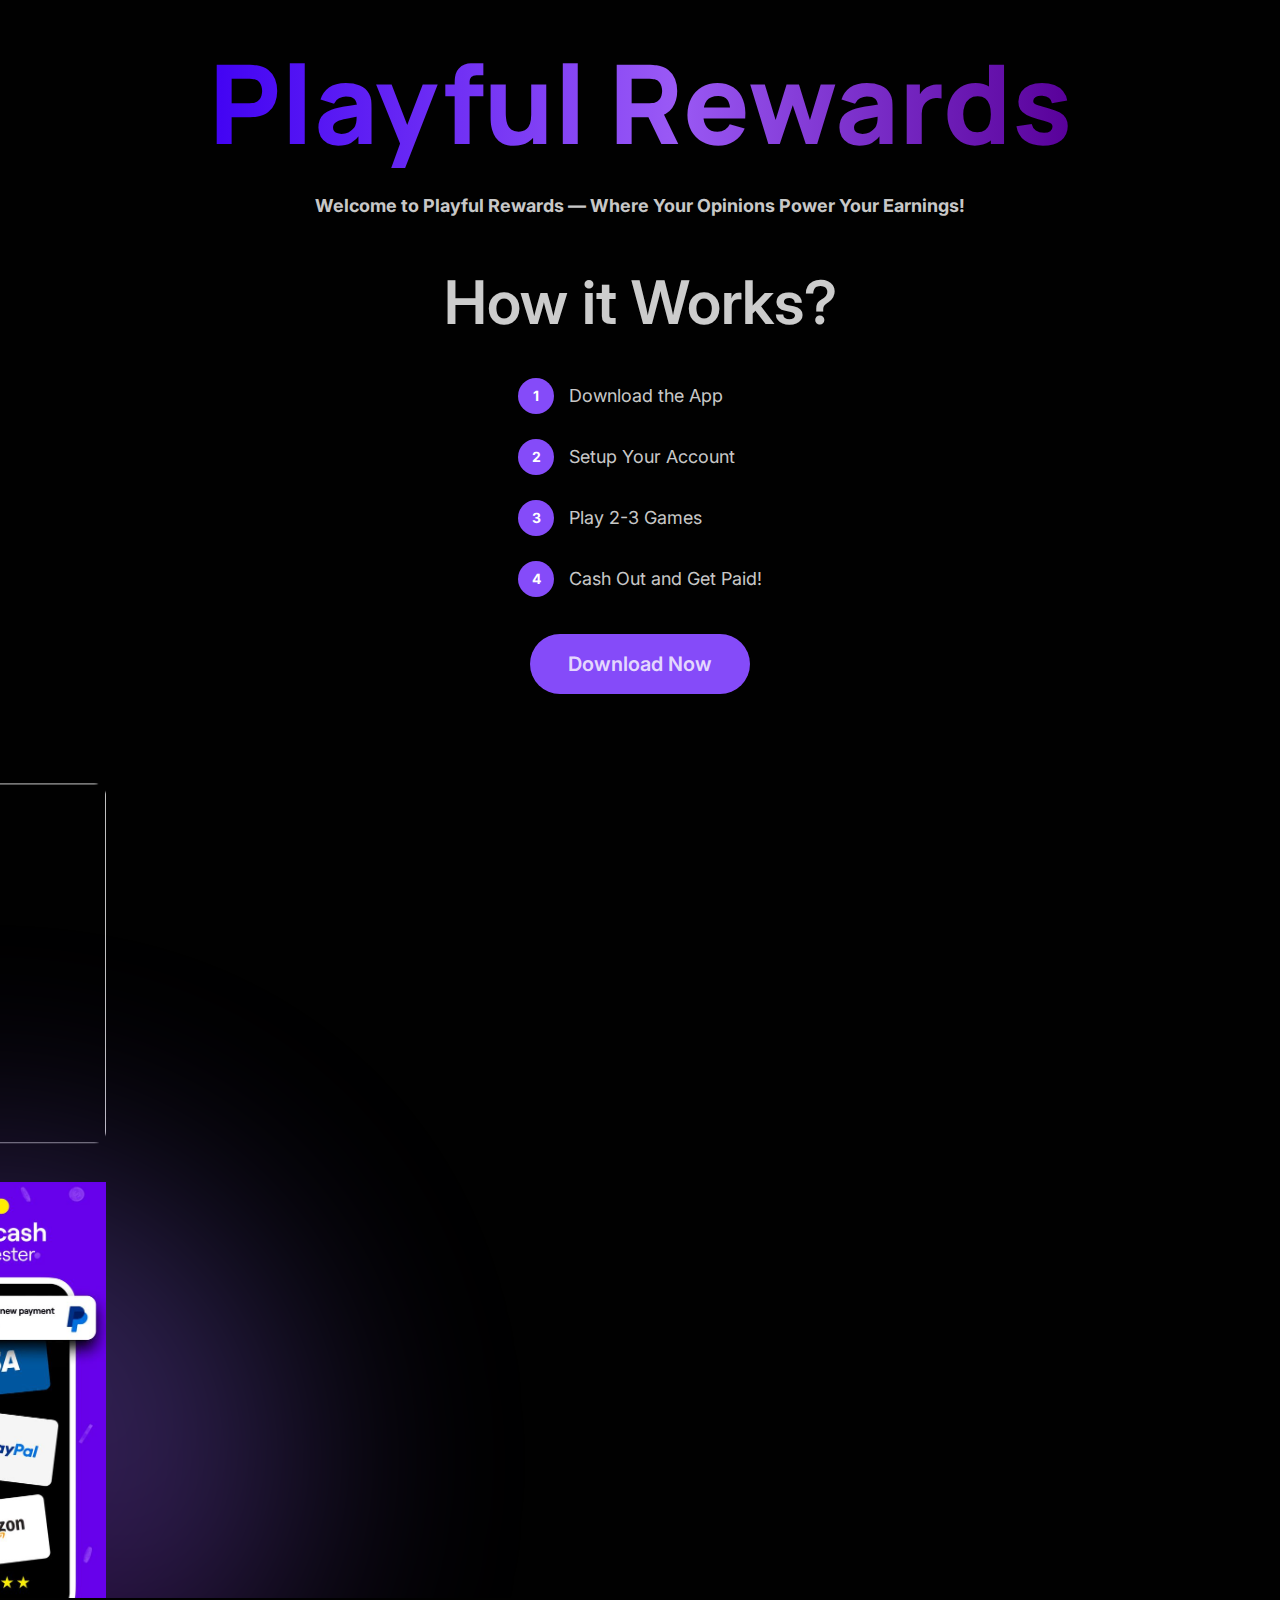
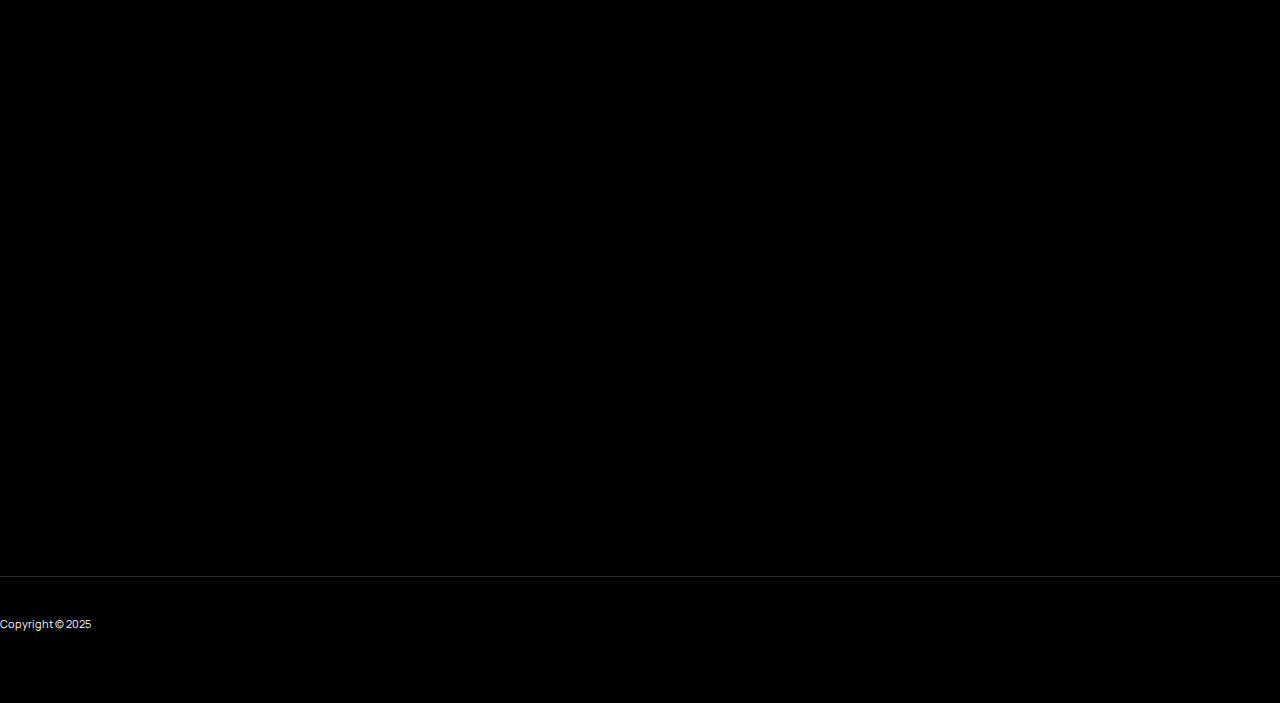
==== index.html @ 3d9ad31c "Update index.html" ====
<!DOCTYPE html>
<html data-wf-domain="www.playfulrewards.com" data-wf-page="661428be14194f48ffe5b458" data-wf-site="661428be14194f48ffe5b3fd">
  <head>
    <meta charset="utf-8">
    <title>Playful Rewards</title>
    <meta content="Welcome to Playful Rewards" name="description">
    <meta content="Playful Rewards " property="og:title">
    <meta content="Welcome to Playful Rewards" property="og:description">
    <meta content="images/661fe90d0c9682ce04792140_meta.png" property="og:image">
    <meta content="Playful Rewards" property="twitter:title">
    <meta content="Welcome to Playful Rewards" property="twitter:description">
    <meta content="https://cdn.prod.website-files.com/661428be14194f48ffe5b3fd/661fe90d0c9682ce04792140_meta.png" property="twitter:image">
    <meta property="og:type" content="website">
    <meta content="summary_large_image" name="twitter:card">
    <meta content="width=device-width, initial-scale=1" name="viewport">
    <meta content="Webflow" name="generator">
    <link href="css/playful-rewards.webflow.5c8480eb9.css" rel="stylesheet" type="text/css">
    <link href="https://fonts.googleapis.com" rel="preconnect">
    <link href="https://fonts.gstatic.com" rel="preconnect" crossorigin="anonymous">
    <script src="js/webfont.js" type="text/javascript"></script>
    <script type="text/javascript">
      WebFont.load({
        google: {
          families: ["Lato:100,100italic,300,300italic,400,400italic,700,700italic,900,900italic","Inter:100,200,300,regular,500,600,700,800,900","Manrope:200,300,regular,500,600,700,800"]
        }
      });
    </script>
    <script type="text/javascript">
      !function(o,c){var n=c.documentElement,t=" w-mod-";n.className+=t+"js",("ontouchstart"in o||o.DocumentTouch&&c instanceof DocumentTouch)&&(n.className+=t+"touch")}(window,document);
    </script>
    <link href="images/6618440601b77aa5131f9efc_favicon-32.png" rel="shortcut icon" type="image/x-icon">
    <link href="images/661843bcde6d7208b1d31836_favicon-256.png" rel="apple-touch-icon">
    
   
  </head>
  <body>
  
      
            
          </div>
        </div>
      </div>
    </div>
    
    <div id="Top" data-w-id="d13fb38e-ab14-3270-3d0b-d02d61f4fb37" class="section hero-section">
      <div id="Overview" class="home-hero-holder">
        <div class="container">
          <div class="hero-center-text-holder">
            <div class="animate-on-load-01">
              <div class="content">
                <h1 class="gradient-text">Playful Rewards</h1>
              </div>
            </div>
            <div class="animate-on-load-02">
              <div class="hero-paragraph-holder">
                <p>
                  <strong>Welcome to Playful Rewards — Where Your Opinions Power Your Earnings!<br>‍</strong>                
                </p>
              </div>
              <div style="font-family:Inter,sans-serif;max-width:600px;margin:0 auto;text-align:center"><h2 style="margin-bottom:40px;color:#fffc;font-weight:600">How it Works?</h2><div style="display:flex;flex-direction:column;gap:25px;margin-left:auto;margin-right:auto;width:fit-content;text-align:left"><div style="display:flex;align-items:center;gap:15px"><div style="background-color:#854bf9;width:36px;height:36px;border-radius:50%;display:flex;align-items:center;justify-content:center;color:white;font-weight:700">1</div><span style="font-size:18px;color:#fffc">Download the App</span></div><div style="display:flex;align-items:center;gap:15px"><div style="background-color:#854bf9;width:36px;height:36px;border-radius:50%;display:flex;align-items:center;justify-content:center;color:white;font-weight:700">2</div><span style="font-size:18px;color:#fffc">Setup Your Account</span></div><div style="display:flex;align-items:center;gap:15px"><div style="background-color:#854bf9;width:36px;height:36px;border-radius:50%;display:flex;align-items:center;justify-content:center;color:white;font-weight:700">3</div><span style="font-size:18px;color:#fffc">Play 2-3 Games</span></div><div style="display:flex;align-items:center;gap:15px"><div style="background-color:#854bf9;width:36px;height:36px;border-radius:50%;display:flex;align-items:center;justify-content:center;color:white;font-weight:700">4</div><span style="font-size:18px;color:#fffc">Cash Out and Get Paid!</span></div></div></div>
            <br>
               <a href="https://www.google.com" style="display:inline-block;font-family:Inter,sans-serif;color:#fffc;background-color:#854bf9;padding:18px 38px;border-radius:60px;text-decoration:none;font-weight:600;margin-top:20px;font-size:20px;text-align:center;transition:all 0.3s ease">Download Now</a>
         
                                     </div>
          </div>
        </div>
         <div class="hero-phone-holder">
          <div class="hero-phone-container">
            <div id="w-node-_0ca86054-05d7-3132-dbdb-ef7e3379e3f6-ffe5b458" class="hero-card _01">
              <div class="hero-card-image-holder _01">
                <img src="" loading="lazy" alt="" class="hero-card-image">
              </div>
           
            <div class="hero-section-phone-holder">
              <img src="images/6650f87ceff4f5a0d807aadd_iPhone%205.5%20inch%20-%20Screenshot%205-p-500.jpg" loading="lazy" alt="" class="hero-section-phone-image">
              <div class="hero-section-phone-screenshot-holder">
                <img src="images/6615939ed6716c6cbf6c7d5e_app-hero-behind.jpg" loading="lazy" sizes="(max-width: 479px) 216px, (max-width: 767px) 32vw, (max-width: 991px) 33vw, 360px" srcset="images/6615939ed6716c6cbf6c7d5e_app-hero-behind-p-500.jpg 500w, images/6615939ed6716c6cbf6c7d5e_app-hero-behind-p-800.jpg 800w, images/6615939ed6716c6cbf6c7d5e_app-hero-behind.jpg 830w" alt="" class="hero-section-phone-screenshot-image">
              </div>
              <div class="blured-bg"></div>
            </div>
            
           
            </div>
          </div>
        </div>
      </div>
    </div>
    
    <div class="section">
     
        <div class="title-holder">
          <div class="fade-in-on-scroll">
           <a href="https://www.google.com" style="display:inline-block;font-family:Inter,sans-serif;color:#fffc;background-color:#854bf9;padding:18px 38px;border-radius:60px;text-decoration:none;font-weight:600;margin-top:20px;font-size:20px;text-align:center;transition:all 0.3s ease">Download Now</a>
         
          </div>
        </div>
      </div>
      <div class="reviews-logos-holder">
        <div class="reviews-logos-wrapper">
          <div class="reviews-logos-container">
            <div class="reviews-logos">
              <img src="images/66159174fe4fd6e048a2ebb5_trust-pilot.svg" loading="lazy" alt="" class="image">
            </div>
          </div>
        </div>
      </div>
    </div>
    
    <div class="section grey-section">
      <div id="Features" class="data-collection">
        <div class="container">
          <div class="title-holder">
            <div class="fade-in-on-scroll">
              <div class="features-title-holder">
                <h2 class="title">Data collection done right</h2>
              </div>
            </div>
            <div class="fade-in-on-scroll">
              <div class="fetaures-paragraph-holder">
                <p>You might be juggling dozens of data toolkits to finally get the right data. Now, you have control over it all with Coraline's APIs and proxies.</p>
              </div>
            </div>
          </div>
          <div class="data-collection-tab-holder">
            <div data-current="Tab 1" data-easing="ease" data-duration-in="300" data-duration-out="100" class="w-tabs">
              <div class="w-tab-menu">
                <a data-w-tab="Tab 1" class="tab-link-tab-2 w-inline-block w-tab-link w--current">
                  <div>Projects</div>
                </a>
                <a data-w-tab="Tab 2" class="tab-link-tab-2 w-inline-block w-tab-link">
                  <div>Open Source</div>
                </a>
                <a data-w-tab="Tab 3" class="tab-link-tab-2 w-inline-block w-tab-link">
                  <div>UI Elements</div>
                </a>
              </div>
              <div class="tabs-content w-tab-content">
                <div data-w-tab="Tab 1" class="tab-pane w-tab-pane w--tab-active">
                  <div class="tab-pane-holder">
                    <img src="images/661428be14194f48ffe5b489_Tab%20Image%2003.webp" loading="lazy" sizes="100vw" srcset="images/661428be14194f48ffe5b489_Tab%2520Image%252003-p-500.jpg 500w, images/661428be14194f48ffe5b489_Tab%2520Image%252003-p-800.jpg 800w, images/661428be14194f48ffe5b489_Tab%2520Image%252003-p-1080.jpg 1080w, images/661428be14194f48ffe5b489_Tab%2520Image%252003-p-1600.jpg 1600w, images/661428be14194f48ffe5b489_Tab%2520Image%252003-p-2000.jpg 2000w, images/661428be14194f48ffe5b489_Tab%20Image%2003.webp 2340w" alt="" class="tab-pane">
                  </div>
                </div>
                <div data-w-tab="Tab 2" class="w-tab-pane">
                  <div class="tab-pane-holder">
                    <img src="images/661428be14194f48ffe5b48b_Tab%20Image%2002.webp" loading="lazy" sizes="100vw" srcset="images/661428be14194f48ffe5b48b_Tab%2520Image%252002-p-500.jpg 500w, images/661428be14194f48ffe5b48b_Tab%2520Image%252002-p-800.jpg 800w, images/661428be14194f48ffe5b48b_Tab%2520Image%252002-p-1080.jpg 1080w, images/661428be14194f48ffe5b48b_Tab%2520Image%252002-p-1600.jpg 1600w, images/661428be14194f48ffe5b48b_Tab%2520Image%252002-p-2000.jpg 2000w, images/661428be14194f48ffe5b48b_Tab%20Image%2002.webp 2340w" alt="" class="tab-pane">
                  </div>
                </div>
                <div data-w-tab="Tab 3" class="w-tab-pane">
                  <div class="tab-pane-holder">
                    <img src="images/661428be14194f48ffe5b48a_Tab%20Image%2001.webp" loading="lazy" sizes="100vw" srcset="images/661428be14194f48ffe5b48a_Tab%2520Image%252001-p-500.jpg 500w, images/661428be14194f48ffe5b48a_Tab%2520Image%252001-p-800.jpg 800w, images/661428be14194f48ffe5b48a_Tab%2520Image%252001-p-1080.jpg 1080w, images/661428be14194f48ffe5b48a_Tab%2520Image%252001-p-1600.jpg 1600w, images/661428be14194f48ffe5b48a_Tab%2520Image%252001-p-2000.jpg 2000w, images/661428be14194f48ffe5b48a_Tab%20Image%2001.webp 2340w" alt="" class="tab-pane">
                  </div>
                </div>
              </div>
            </div>
          </div>
          <div class="data-collection-stats-wrapper">
            <div class="w-layout-grid data-collection-stats-grid">
              <div id="w-node-_4130dd8a-da09-c877-f6b4-c1326edd76cd-ffe5b458" class="data-collection-spacing">
                <div class="fade-in-on-scroll">
                  <h3 class="style-heading-04">Data collection done ethically, flexibly, and error-free</h3>
                </div>
                <div id="w-node-c0c286dd-49bb-d488-890d-0db8d549cfb1-ffe5b458" class="fade-in-on-scroll">
                  <p>Lorem ipsum dolor sit amet, consectetur adipiscing elit. Praesent tempor lacus id eleifend congue.</p>
                </div>
              </div>
              <div id="w-node-c583a2df-3b4a-0332-bc8e-ad5d5349e8f9-ffe5b458" class="data-collection-stats">
                <div id="w-node-_269096b8-3720-f967-c7b0-889f5cbacc66-ffe5b458" class="stats">
                  <div class="stats-line"></div>
                  <div class="stats-number-holder">
                    <div class="stats-number">50M</div>
                    <div class="stats-description">requests daily</div>
                  </div>
                </div>
                <div id="w-node-_59555aee-14fa-a649-eefd-a0219a7dbe38-ffe5b458" class="stats">
                  <div class="stats-line"></div>
                  <div class="stats-number-holder">
                    <div class="stats-number">30TB+</div>
                    <div class="stats-description">traffic daily</div>
                  </div>
                </div>
                <div id="w-node-_505f0ea8-259a-3a95-8ead-a4af1a2460d3-ffe5b458" class="stats">
                  <div class="stats-line"></div>
                  <div class="stats-number-holder">
                    <div class="stats-number">100M+</div>
                    <div class="stats-description">proxies</div>
                  </div>
                </div>
                <div id="w-node-_75e07dbe-7879-5e9f-3030-013cfe582ec8-ffe5b458" class="stats">
                  <div class="stats-line"></div>
                  <div class="stats-number-holder">
                    <div class="stats-number">100+</div>
                    <div class="stats-description">countries in search geography</div>
                  </div>
                </div>
              </div>
            </div>
          </div>
        </div>
      </div>
    </div>
    

          <div class="footer-divider">
            <div class="footer-copyright-holder">
              <div class="footer-copyright-center">Copyright © 2025</div>
            </div>
          </div>
        </div>
      </div>
    </div>
    
    <script src="js/jquery-3.5.1.min.dc5e7f18c8.js" type="text/javascript" crossorigin="anonymous"></script>
    <script src="js/webflow.87955d6e.92057e104b513fb7.js" type="text/javascript"></script>
  </body>
</html>
---- css/playful-rewards.webflow.5c8480eb9.css ----
html {
  -webkit-text-size-adjust: 100%;
  -ms-text-size-adjust: 100%;
  font-family: sans-serif;
}

body {
  margin: 0;
}

article, aside, details, figcaption, figure, footer, header, hgroup, main, menu, nav, section, summary {
  display: block;
}

audio, canvas, progress, video {
  vertical-align: baseline;
  display: inline-block;
}

audio:not([controls]) {
  height: 0;
  display: none;
}

[hidden], template {
  display: none;
}

a {
  background-color: #0000;
}

a:active, a:hover {
  outline: 0;
}

abbr[title] {
  border-bottom: 1px dotted;
}

b, strong {
  font-weight: bold;
}

dfn {
  font-style: italic;
}

h1 {
  margin: .67em 0;
  font-size: 2em;
}

mark {
  color: #000;
  background: #ff0;
}

small {
  font-size: 80%;
}

sub, sup {
  vertical-align: baseline;
  font-size: 75%;
  line-height: 0;
  position: relative;
}

sup {
  top: -.5em;
}

sub {
  bottom: -.25em;
}

img {
  border: 0;
}

svg:not(:root) {
  overflow: hidden;
}

hr {
  box-sizing: content-box;
  height: 0;
}

pre {
  overflow: auto;
}

code, kbd, pre, samp {
  font-family: monospace;
  font-size: 1em;
}

button, input, optgroup, select, textarea {
  color: inherit;
  font: inherit;
  margin: 0;
}

button {
  overflow: visible;
}

button, select {
  text-transform: none;
}

button, html input[type="button"], input[type="reset"] {
  -webkit-appearance: button;
  cursor: pointer;
}

button[disabled], html input[disabled] {
  cursor: default;
}

button::-moz-focus-inner, input::-moz-focus-inner {
  border: 0;
  padding: 0;
}

input {
  line-height: normal;
}

input[type="checkbox"], input[type="radio"] {
  box-sizing: border-box;
  padding: 0;
}

input[type="number"]::-webkit-inner-spin-button, input[type="number"]::-webkit-outer-spin-button {
  height: auto;
}

input[type="search"] {
  -webkit-appearance: none;
}

input[type="search"]::-webkit-search-cancel-button, input[type="search"]::-webkit-search-decoration {
  -webkit-appearance: none;
}

legend {
  border: 0;
  padding: 0;
}

textarea {
  overflow: auto;
}

optgroup {
  font-weight: bold;
}

table {
  border-collapse: collapse;
  border-spacing: 0;
}

td, th {
  padding: 0;
}

@font-face {
  font-family: webflow-icons;
  src: url("[data-uri]") format("truetype");
  font-weight: normal;
  font-style: normal;
}

[class^="w-icon-"], [class*=" w-icon-"] {
  speak: none;
  font-variant: normal;
  text-transform: none;
  -webkit-font-smoothing: antialiased;
  -moz-osx-font-smoothing: grayscale;
  font-style: normal;
  font-weight: normal;
  line-height: 1;
  font-family: webflow-icons !important;
}

.w-icon-slider-right:before {
  content: "";
}

.w-icon-slider-left:before {
  content: "";
}

.w-icon-nav-menu:before {
  content: "";
}

.w-icon-arrow-down:before, .w-icon-dropdown-toggle:before {
  content: "";
}

.w-icon-file-upload-remove:before {
  content: "";
}

.w-icon-file-upload-icon:before {
  content: "";
}

* {
  box-sizing: border-box;
}

html {
  height: 100%;
}

body {
  color: #333;
  background-color: #fff;
  min-height: 100%;
  margin: 0;
  font-family: Arial, sans-serif;
  font-size: 14px;
  line-height: 20px;
}

img {
  vertical-align: middle;
  max-width: 100%;
  display: inline-block;
}

html.w-mod-touch * {
  background-attachment: scroll !important;
}

.w-block {
  display: block;
}

.w-inline-block {
  max-width: 100%;
  display: inline-block;
}

.w-clearfix:before, .w-clearfix:after {
  content: " ";
  grid-area: 1 / 1 / 2 / 2;
  display: table;
}

.w-clearfix:after {
  clear: both;
}

.w-hidden {
  display: none;
}

.w-button {
  color: #fff;
  line-height: inherit;
  cursor: pointer;
  background-color: #3898ec;
  border: 0;
  border-radius: 0;
  padding: 9px 15px;
  text-decoration: none;
  display: inline-block;
}

input.w-button {
  -webkit-appearance: button;
}

html[data-w-dynpage] [data-w-cloak] {
  color: #0000 !important;
}

.w-code-block {
  margin: unset;
}

pre.w-code-block code {
  all: inherit;
}

.w-optimization {
  display: contents;
}

.w-webflow-badge, .w-webflow-badge > img {
  box-sizing: unset;
  width: unset;
  height: unset;
  max-height: unset;
  max-width: unset;
  min-height: unset;
  min-width: unset;
  margin: unset;
  padding: unset;
  float: unset;
  clear: unset;
  border: unset;
  border-radius: unset;
  background: unset;
  background-image: unset;
  background-position: unset;
  background-size: unset;
  background-repeat: unset;
  background-origin: unset;
  background-clip: unset;
  background-attachment: unset;
  background-color: unset;
  box-shadow: unset;
  transform: unset;
  direction: unset;
  font-family: unset;
  font-weight: unset;
  color: unset;
  font-size: unset;
  line-height: unset;
  font-style: unset;
  font-variant: unset;
  text-align: unset;
  letter-spacing: unset;
  -webkit-text-decoration: unset;
  text-decoration: unset;
  text-indent: unset;
  text-transform: unset;
  list-style-type: unset;
  text-shadow: unset;
  vertical-align: unset;
  cursor: unset;
  white-space: unset;
  word-break: unset;
  word-spacing: unset;
  word-wrap: unset;
  transition: unset;
}

.w-webflow-badge {
  white-space: nowrap;
  cursor: pointer;
  box-shadow: 0 0 0 1px #0000001a, 0 1px 3px #0000001a;
  visibility: visible !important;
  opacity: 1 !important;
  z-index: 2147483647 !important;
  color: #aaadb0 !important;
  overflow: unset !important;
  background-color: #fff !important;
  border-radius: 3px !important;
  width: auto !important;
  height: auto !important;
  margin: 0 !important;
  padding: 6px !important;
  font-size: 12px !important;
  line-height: 14px !important;
  text-decoration: none !important;
  display: inline-block !important;
  position: fixed !important;
  inset: auto 12px 12px auto !important;
  transform: none !important;
}

.w-webflow-badge > img {
  position: unset;
  visibility: unset !important;
  opacity: 1 !important;
  vertical-align: middle !important;
  display: inline-block !important;
}

h1, h2, h3, h4, h5, h6 {
  margin-bottom: 10px;
  font-weight: bold;
}

h1 {
  margin-top: 20px;
  font-size: 38px;
  line-height: 44px;
}

h2 {
  margin-top: 20px;
  font-size: 32px;
  line-height: 36px;
}

h3 {
  margin-top: 20px;
  font-size: 24px;
  line-height: 30px;
}

h4 {
  margin-top: 10px;
  font-size: 18px;
  line-height: 24px;
}

h5 {
  margin-top: 10px;
  font-size: 14px;
  line-height: 20px;
}

h6 {
  margin-top: 10px;
  font-size: 12px;
  line-height: 18px;
}

p {
  margin-top: 0;
  margin-bottom: 10px;
}

blockquote {
  border-left: 5px solid #e2e2e2;
  margin: 0 0 10px;
  padding: 10px 20px;
  font-size: 18px;
  line-height: 22px;
}

figure {
  margin: 0 0 10px;
}

figcaption {
  text-align: center;
  margin-top: 5px;
}

ul, ol {
  margin-top: 0;
  margin-bottom: 10px;
  padding-left: 40px;
}

.w-list-unstyled {
  padding-left: 0;
  list-style: none;
}

.w-embed:before, .w-embed:after {
  content: " ";
  grid-area: 1 / 1 / 2 / 2;
  display: table;
}

.w-embed:after {
  clear: both;
}

.w-video {
  width: 100%;
  padding: 0;
  position: relative;
}

.w-video iframe, .w-video object, .w-video embed {
  border: none;
  width: 100%;
  height: 100%;
  position: absolute;
  top: 0;
  left: 0;
}

fieldset {
  border: 0;
  margin: 0;
  padding: 0;
}

button, [type="button"], [type="reset"] {
  cursor: pointer;
  -webkit-appearance: button;
  border: 0;
}

.w-form {
  margin: 0 0 15px;
}

.w-form-done {
  text-align: center;
  background-color: #ddd;
  padding: 20px;
  display: none;
}

.w-form-fail {
  background-color: #ffdede;
  margin-top: 10px;
  padding: 10px;
  display: none;
}

label {
  margin-bottom: 5px;
  font-weight: bold;
  display: block;
}

.w-input, .w-select {
  color: #333;
  vertical-align: middle;
  background-color: #fff;
  border: 1px solid #ccc;
  width: 100%;
  height: 38px;
  margin-bottom: 10px;
  padding: 8px 12px;
  font-size: 14px;
  line-height: 1.42857;
  display: block;
}

.w-input::placeholder, .w-select::placeholder {
  color: #999;
}

.w-input:focus, .w-select:focus {
  border-color: #3898ec;
  outline: 0;
}

.w-input[disabled], .w-select[disabled], .w-input[readonly], .w-select[readonly], fieldset[disabled] .w-input, fieldset[disabled] .w-select {
  cursor: not-allowed;
}

.w-input[disabled]:not(.w-input-disabled), .w-select[disabled]:not(.w-input-disabled), .w-input[readonly], .w-select[readonly], fieldset[disabled]:not(.w-input-disabled) .w-input, fieldset[disabled]:not(.w-input-disabled) .w-select {
  background-color: #eee;
}

textarea.w-input, textarea.w-select {
  height: auto;
}

.w-select {
  background-color: #f3f3f3;
}

.w-select[multiple] {
  height: auto;
}

.w-form-label {
  cursor: pointer;
  margin-bottom: 0;
  font-weight: normal;
  display: inline-block;
}

.w-radio {
  margin-bottom: 5px;
  padding-left: 20px;
  display: block;
}

.w-radio:before, .w-radio:after {
  content: " ";
  grid-area: 1 / 1 / 2 / 2;
  display: table;
}

.w-radio:after {
  clear: both;
}

.w-radio-input {
  float: left;
  margin: 3px 0 0 -20px;
  line-height: normal;
}

.w-file-upload {
  margin-bottom: 10px;
  display: block;
}

.w-file-upload-input {
  opacity: 0;
  z-index: -100;
  width: .1px;
  height: .1px;
  position: absolute;
  overflow: hidden;
}

.w-file-upload-default, .w-file-upload-uploading, .w-file-upload-success {
  color: #333;
  display: inline-block;
}

.w-file-upload-error {
  margin-top: 10px;
  display: block;
}

.w-file-upload-default.w-hidden, .w-file-upload-uploading.w-hidden, .w-file-upload-error.w-hidden, .w-file-upload-success.w-hidden {
  display: none;
}

.w-file-upload-uploading-btn {
  cursor: pointer;
  background-color: #fafafa;
  border: 1px solid #ccc;
  margin: 0;
  padding: 8px 12px;
  font-size: 14px;
  font-weight: normal;
  display: flex;
}

.w-file-upload-file {
  background-color: #fafafa;
  border: 1px solid #ccc;
  flex-grow: 1;
  justify-content: space-between;
  margin: 0;
  padding: 8px 9px 8px 11px;
  display: flex;
}

.w-file-upload-file-name {
  font-size: 14px;
  font-weight: normal;
  display: block;
}

.w-file-remove-link {
  cursor: pointer;
  width: auto;
  height: auto;
  margin-top: 3px;
  margin-left: 10px;
  padding: 3px;
  display: block;
}

.w-icon-file-upload-remove {
  margin: auto;
  font-size: 10px;
}

.w-file-upload-error-msg {
  color: #ea384c;
  padding: 2px 0;
  display: inline-block;
}

.w-file-upload-info {
  padding: 0 12px;
  line-height: 38px;
  display: inline-block;
}

.w-file-upload-label {
  cursor: pointer;
  background-color: #fafafa;
  border: 1px solid #ccc;
  margin: 0;
  padding: 8px 12px;
  font-size: 14px;
  font-weight: normal;
  display: inline-block;
}

.w-icon-file-upload-icon, .w-icon-file-upload-uploading {
  width: 20px;
  margin-right: 8px;
  display: inline-block;
}

.w-icon-file-upload-uploading {
  height: 20px;
}

.w-container {
  max-width: 940px;
  margin-left: auto;
  margin-right: auto;
}

.w-container:before, .w-container:after {
  content: " ";
  grid-area: 1 / 1 / 2 / 2;
  display: table;
}

.w-container:after {
  clear: both;
}

.w-container .w-row {
  margin-left: -10px;
  margin-right: -10px;
}

.w-row:before, .w-row:after {
  content: " ";
  grid-area: 1 / 1 / 2 / 2;
  display: table;
}

.w-row:after {
  clear: both;
}

.w-row .w-row {
  margin-left: 0;
  margin-right: 0;
}

.w-col {
  float: left;
  width: 100%;
  min-height: 1px;
  padding-left: 10px;
  padding-right: 10px;
  position: relative;
}

.w-col .w-col {
  padding-left: 0;
  padding-right: 0;
}

.w-col-1 {
  width: 8.33333%;
}

.w-col-2 {
  width: 16.6667%;
}

.w-col-3 {
  width: 25%;
}

.w-col-4 {
  width: 33.3333%;
}

.w-col-5 {
  width: 41.6667%;
}

.w-col-6 {
  width: 50%;
}

.w-col-7 {
  width: 58.3333%;
}

.w-col-8 {
  width: 66.6667%;
}

.w-col-9 {
  width: 75%;
}

.w-col-10 {
  width: 83.3333%;
}

.w-col-11 {
  width: 91.6667%;
}

.w-col-12 {
  width: 100%;
}

.w-hidden-main {
  display: none !important;
}

@media screen and (max-width: 991px) {
  .w-container {
    max-width: 728px;
  }

  .w-hidden-main {
    display: inherit !important;
  }

  .w-hidden-medium {
    display: none !important;
  }

  .w-col-medium-1 {
    width: 8.33333%;
  }

  .w-col-medium-2 {
    width: 16.6667%;
  }

  .w-col-medium-3 {
    width: 25%;
  }

  .w-col-medium-4 {
    width: 33.3333%;
  }

  .w-col-medium-5 {
    width: 41.6667%;
  }

  .w-col-medium-6 {
    width: 50%;
  }

  .w-col-medium-7 {
    width: 58.3333%;
  }

  .w-col-medium-8 {
    width: 66.6667%;
  }

  .w-col-medium-9 {
    width: 75%;
  }

  .w-col-medium-10 {
    width: 83.3333%;
  }

  .w-col-medium-11 {
    width: 91.6667%;
  }

  .w-col-medium-12 {
    width: 100%;
  }

  .w-col-stack {
    width: 100%;
    left: auto;
    right: auto;
  }
}

@media screen and (max-width: 767px) {
  .w-hidden-main, .w-hidden-medium {
    display: inherit !important;
  }

  .w-hidden-small {
    display: none !important;
  }

  .w-row, .w-container .w-row {
    margin-left: 0;
    margin-right: 0;
  }

  .w-col {
    width: 100%;
    left: auto;
    right: auto;
  }

  .w-col-small-1 {
    width: 8.33333%;
  }

  .w-col-small-2 {
    width: 16.6667%;
  }

  .w-col-small-3 {
    width: 25%;
  }

  .w-col-small-4 {
    width: 33.3333%;
  }

  .w-col-small-5 {
    width: 41.6667%;
  }

  .w-col-small-6 {
    width: 50%;
  }

  .w-col-small-7 {
    width: 58.3333%;
  }

  .w-col-small-8 {
    width: 66.6667%;
  }

  .w-col-small-9 {
    width: 75%;
  }

  .w-col-small-10 {
    width: 83.3333%;
  }

  .w-col-small-11 {
    width: 91.6667%;
  }

  .w-col-small-12 {
    width: 100%;
  }
}

@media screen and (max-width: 479px) {
  .w-container {
    max-width: none;
  }

  .w-hidden-main, .w-hidden-medium, .w-hidden-small {
    display: inherit !important;
  }

  .w-hidden-tiny {
    display: none !important;
  }

  .w-col {
    width: 100%;
  }

  .w-col-tiny-1 {
    width: 8.33333%;
  }

  .w-col-tiny-2 {
    width: 16.6667%;
  }

  .w-col-tiny-3 {
    width: 25%;
  }

  .w-col-tiny-4 {
    width: 33.3333%;
  }

  .w-col-tiny-5 {
    width: 41.6667%;
  }

  .w-col-tiny-6 {
    width: 50%;
  }

  .w-col-tiny-7 {
    width: 58.3333%;
  }

  .w-col-tiny-8 {
    width: 66.6667%;
  }

  .w-col-tiny-9 {
    width: 75%;
  }

  .w-col-tiny-10 {
    width: 83.3333%;
  }

  .w-col-tiny-11 {
    width: 91.6667%;
  }

  .w-col-tiny-12 {
    width: 100%;
  }
}

.w-widget {
  position: relative;
}

.w-widget-map {
  width: 100%;
  height: 400px;
}

.w-widget-map label {
  width: auto;
  display: inline;
}

.w-widget-map img {
  max-width: inherit;
}

.w-widget-map .gm-style-iw {
  text-align: center;
}

.w-widget-map .gm-style-iw > button {
  display: none !important;
}

.w-widget-twitter {
  overflow: hidden;
}

.w-widget-twitter-count-shim {
  vertical-align: top;
  text-align: center;
  background: #fff;
  border: 1px solid #758696;
  border-radius: 3px;
  width: 28px;
  height: 20px;
  display: inline-block;
  position: relative;
}

.w-widget-twitter-count-shim * {
  pointer-events: none;
  -webkit-user-select: none;
  user-select: none;
}

.w-widget-twitter-count-shim .w-widget-twitter-count-inner {
  text-align: center;
  color: #999;
  font-family: serif;
  font-size: 15px;
  line-height: 12px;
  position: relative;
}

.w-widget-twitter-count-shim .w-widget-twitter-count-clear {
  display: block;
  position: relative;
}

.w-widget-twitter-count-shim.w--large {
  width: 36px;
  height: 28px;
}

.w-widget-twitter-count-shim.w--large .w-widget-twitter-count-inner {
  font-size: 18px;
  line-height: 18px;
}

.w-widget-twitter-count-shim:not(.w--vertical) {
  margin-left: 5px;
  margin-right: 8px;
}

.w-widget-twitter-count-shim:not(.w--vertical).w--large {
  margin-left: 6px;
}

.w-widget-twitter-count-shim:not(.w--vertical):before, .w-widget-twitter-count-shim:not(.w--vertical):after {
  content: " ";
  pointer-events: none;
  border: solid #0000;
  width: 0;
  height: 0;
  position: absolute;
  top: 50%;
  left: 0;
}

.w-widget-twitter-count-shim:not(.w--vertical):before {
  border-width: 4px;
  border-color: #75869600 #5d6c7b #75869600 #75869600;
  margin-top: -4px;
  margin-left: -9px;
}

.w-widget-twitter-count-shim:not(.w--vertical).w--large:before {
  border-width: 5px;
  margin-top: -5px;
  margin-left: -10px;
}

.w-widget-twitter-count-shim:not(.w--vertical):after {
  border-width: 4px;
  border-color: #fff0 #fff #fff0 #fff0;
  margin-top: -4px;
  margin-left: -8px;
}

.w-widget-twitter-count-shim:not(.w--vertical).w--large:after {
  border-width: 5px;
  margin-top: -5px;
  margin-left: -9px;
}

.w-widget-twitter-count-shim.w--vertical {
  width: 61px;
  height: 33px;
  margin-bottom: 8px;
}

.w-widget-twitter-count-shim.w--vertical:before, .w-widget-twitter-count-shim.w--vertical:after {
  content: " ";
  pointer-events: none;
  border: solid #0000;
  width: 0;
  height: 0;
  position: absolute;
  top: 100%;
  left: 50%;
}

.w-widget-twitter-count-shim.w--vertical:before {
  border-width: 5px;
  border-color: #5d6c7b #75869600 #75869600;
  margin-left: -5px;
}

.w-widget-twitter-count-shim.w--vertical:after {
  border-width: 4px;
  border-color: #fff #fff0 #fff0;
  margin-left: -4px;
}

.w-widget-twitter-count-shim.w--vertical .w-widget-twitter-count-inner {
  font-size: 18px;
  line-height: 22px;
}

.w-widget-twitter-count-shim.w--vertical.w--large {
  width: 76px;
}

.w-background-video {
  color: #fff;
  height: 500px;
  position: relative;
  overflow: hidden;
}

.w-background-video > video {
  object-fit: cover;
  z-index: -100;
  background-position: 50%;
  background-size: cover;
  width: 100%;
  height: 100%;
  margin: auto;
  position: absolute;
  inset: -100%;
}

.w-background-video > video::-webkit-media-controls-start-playback-button {
  -webkit-appearance: none;
  display: none !important;
}

.w-background-video--control {
  background-color: #0000;
  padding: 0;
  position: absolute;
  bottom: 1em;
  right: 1em;
}

.w-background-video--control > [hidden] {
  display: none !important;
}

.w-slider {
  text-align: center;
  clear: both;
  -webkit-tap-highlight-color: #0000;
  tap-highlight-color: #0000;
  background: #ddd;
  height: 300px;
  position: relative;
}

.w-slider-mask {
  z-index: 1;
  white-space: nowrap;
  height: 100%;
  display: block;
  position: relative;
  left: 0;
  right: 0;
  overflow: hidden;
}

.w-slide {
  vertical-align: top;
  white-space: normal;
  text-align: left;
  width: 100%;
  height: 100%;
  display: inline-block;
  position: relative;
}

.w-slider-nav {
  z-index: 2;
  text-align: center;
  -webkit-tap-highlight-color: #0000;
  tap-highlight-color: #0000;
  height: 40px;
  margin: auto;
  padding-top: 10px;
  position: absolute;
  inset: auto 0 0;
}

.w-slider-nav.w-round > div {
  border-radius: 100%;
}

.w-slider-nav.w-num > div {
  font-size: inherit;
  line-height: inherit;
  width: auto;
  height: auto;
  padding: .2em .5em;
}

.w-slider-nav.w-shadow > div {
  box-shadow: 0 0 3px #3336;
}

.w-slider-nav-invert {
  color: #fff;
}

.w-slider-nav-invert > div {
  background-color: #2226;
}

.w-slider-nav-invert > div.w-active {
  background-color: #222;
}

.w-slider-dot {
  cursor: pointer;
  background-color: #fff6;
  width: 1em;
  height: 1em;
  margin: 0 3px .5em;
  transition: background-color .1s, color .1s;
  display: inline-block;
  position: relative;
}

.w-slider-dot.w-active {
  background-color: #fff;
}

.w-slider-dot:focus {
  outline: none;
  box-shadow: 0 0 0 2px #fff;
}

.w-slider-dot:focus.w-active {
  box-shadow: none;
}

.w-slider-arrow-left, .w-slider-arrow-right {
  cursor: pointer;
  color: #fff;
  -webkit-tap-highlight-color: #0000;
  tap-highlight-color: #0000;
  -webkit-user-select: none;
  user-select: none;
  width: 80px;
  margin: auto;
  font-size: 40px;
  position: absolute;
  inset: 0;
  overflow: hidden;
}

.w-slider-arrow-left [class^="w-icon-"], .w-slider-arrow-right [class^="w-icon-"], .w-slider-arrow-left [class*=" w-icon-"], .w-slider-arrow-right [class*=" w-icon-"] {
  position: absolute;
}

.w-slider-arrow-left:focus, .w-slider-arrow-right:focus {
  outline: 0;
}

.w-slider-arrow-left {
  z-index: 3;
  right: auto;
}

.w-slider-arrow-right {
  z-index: 4;
  left: auto;
}

.w-icon-slider-left, .w-icon-slider-right {
  width: 1em;
  height: 1em;
  margin: auto;
  inset: 0;
}

.w-slider-aria-label {
  clip: rect(0 0 0 0);
  border: 0;
  width: 1px;
  height: 1px;
  margin: -1px;
  padding: 0;
  position: absolute;
  overflow: hidden;
}

.w-slider-force-show {
  display: block !important;
}

.w-dropdown {
  text-align: left;
  z-index: 900;
  margin-left: auto;
  margin-right: auto;
  display: inline-block;
  position: relative;
}

.w-dropdown-btn, .w-dropdown-toggle, .w-dropdown-link {
  vertical-align: top;
  color: #222;
  text-align: left;
  white-space: nowrap;
  margin-left: auto;
  margin-right: auto;
  padding: 20px;
  text-decoration: none;
  position: relative;
}

.w-dropdown-toggle {
  -webkit-user-select: none;
  user-select: none;
  cursor: pointer;
  padding-right: 40px;
  display: inline-block;
}

.w-dropdown-toggle:focus {
  outline: 0;
}

.w-icon-dropdown-toggle {
  width: 1em;
  height: 1em;
  margin: auto 20px auto auto;
  position: absolute;
  top: 0;
  bottom: 0;
  right: 0;
}

.w-dropdown-list {
  background: #ddd;
  min-width: 100%;
  display: none;
  position: absolute;
}

.w-dropdown-list.w--open {
  display: block;
}

.w-dropdown-link {
  color: #222;
  padding: 10px 20px;
  display: block;
}

.w-dropdown-link.w--current {
  color: #0082f3;
}

.w-dropdown-link:focus {
  outline: 0;
}

@media screen and (max-width: 767px) {
  .w-nav-brand {
    padding-left: 10px;
  }
}

.w-lightbox-backdrop {
  cursor: auto;
  letter-spacing: normal;
  text-indent: 0;
  text-shadow: none;
  text-transform: none;
  visibility: visible;
  white-space: normal;
  word-break: normal;
  word-spacing: normal;
  word-wrap: normal;
  color: #fff;
  text-align: center;
  z-index: 2000;
  opacity: 0;
  -webkit-user-select: none;
  -moz-user-select: none;
  -webkit-tap-highlight-color: transparent;
  background: #000000e6;
  outline: 0;
  font-family: Helvetica Neue, Helvetica, Ubuntu, Segoe UI, Verdana, sans-serif;
  font-size: 17px;
  font-style: normal;
  font-weight: 300;
  line-height: 1.2;
  list-style: disc;
  position: fixed;
  inset: 0;
  -webkit-transform: translate(0);
}

.w-lightbox-backdrop, .w-lightbox-container {
  -webkit-overflow-scrolling: touch;
  height: 100%;
  overflow: auto;
}

.w-lightbox-content {
  height: 100vh;
  position: relative;
  overflow: hidden;
}

.w-lightbox-view {
  opacity: 0;
  width: 100vw;
  height: 100vh;
  position: absolute;
}

.w-lightbox-view:before {
  content: "";
  height: 100vh;
}

.w-lightbox-group, .w-lightbox-group .w-lightbox-view, .w-lightbox-group .w-lightbox-view:before {
  height: 86vh;
}

.w-lightbox-frame, .w-lightbox-view:before {
  vertical-align: middle;
  display: inline-block;
}

.w-lightbox-figure {
  margin: 0;
  position: relative;
}

.w-lightbox-group .w-lightbox-figure {
  cursor: pointer;
}

.w-lightbox-img {
  width: auto;
  max-width: none;
  height: auto;
}

.w-lightbox-image {
  float: none;
  max-width: 100vw;
  max-height: 100vh;
  display: block;
}

.w-lightbox-group .w-lightbox-image {
  max-height: 86vh;
}

.w-lightbox-caption {
  text-align: left;
  text-overflow: ellipsis;
  white-space: nowrap;
  background: #0006;
  padding: .5em 1em;
  position: absolute;
  bottom: 0;
  left: 0;
  right: 0;
  overflow: hidden;
}

.w-lightbox-embed {
  width: 100%;
  height: 100%;
  position: absolute;
  inset: 0;
}

.w-lightbox-control {
  cursor: pointer;
  background-position: center;
  background-repeat: no-repeat;
  background-size: 24px;
  width: 4em;
  transition: all .3s;
  position: absolute;
  top: 0;
}

.w-lightbox-left {
  background-image: url("[data-uri]");
  display: none;
  bottom: 0;
  left: 0;
}

.w-lightbox-right {
  background-image: url("[data-uri]");
  display: none;
  bottom: 0;
  right: 0;
}

.w-lightbox-close {
  background-image: url("[data-uri]");
  background-size: 18px;
  height: 2.6em;
  right: 0;
}

.w-lightbox-strip {
  white-space: nowrap;
  padding: 0 1vh;
  line-height: 0;
  position: absolute;
  bottom: 0;
  left: 0;
  right: 0;
  overflow: auto hidden;
}

.w-lightbox-item {
  box-sizing: content-box;
  cursor: pointer;
  width: 10vh;
  padding: 2vh 1vh;
  display: inline-block;
  -webkit-transform: translate3d(0, 0, 0);
}

.w-lightbox-active {
  opacity: .3;
}

.w-lightbox-thumbnail {
  background: #222;
  height: 10vh;
  position: relative;
  overflow: hidden;
}

.w-lightbox-thumbnail-image {
  position: absolute;
  top: 0;
  left: 0;
}

.w-lightbox-thumbnail .w-lightbox-tall {
  width: 100%;
  top: 50%;
  transform: translate(0, -50%);
}

.w-lightbox-thumbnail .w-lightbox-wide {
  height: 100%;
  left: 50%;
  transform: translate(-50%);
}

.w-lightbox-spinner {
  box-sizing: border-box;
  border: 5px solid #0006;
  border-radius: 50%;
  width: 40px;
  height: 40px;
  margin-top: -20px;
  margin-left: -20px;
  animation: .8s linear infinite spin;
  position: absolute;
  top: 50%;
  left: 50%;
}

.w-lightbox-spinner:after {
  content: "";
  border: 3px solid #0000;
  border-bottom-color: #fff;
  border-radius: 50%;
  position: absolute;
  inset: -4px;
}

.w-lightbox-hide {
  display: none;
}

.w-lightbox-noscroll {
  overflow: hidden;
}

@media (min-width: 768px) {
  .w-lightbox-content {
    height: 96vh;
    margin-top: 2vh;
  }

  .w-lightbox-view, .w-lightbox-view:before {
    height: 96vh;
  }

  .w-lightbox-group, .w-lightbox-group .w-lightbox-view, .w-lightbox-group .w-lightbox-view:before {
    height: 84vh;
  }

  .w-lightbox-image {
    max-width: 96vw;
    max-height: 96vh;
  }

  .w-lightbox-group .w-lightbox-image {
    max-width: 82.3vw;
    max-height: 84vh;
  }

  .w-lightbox-left, .w-lightbox-right {
    opacity: .5;
    display: block;
  }

  .w-lightbox-close {
    opacity: .8;
  }

  .w-lightbox-control:hover {
    opacity: 1;
  }
}

.w-lightbox-inactive, .w-lightbox-inactive:hover {
  opacity: 0;
}

.w-richtext:before, .w-richtext:after {
  content: " ";
  grid-area: 1 / 1 / 2 / 2;
  display: table;
}

.w-richtext:after {
  clear: both;
}

.w-richtext[contenteditable="true"]:before, .w-richtext[contenteditable="true"]:after {
  white-space: initial;
}

.w-richtext ol, .w-richtext ul {
  overflow: hidden;
}

.w-richtext .w-richtext-figure-selected.w-richtext-figure-type-video div:after, .w-richtext .w-richtext-figure-selected[data-rt-type="video"] div:after, .w-richtext .w-richtext-figure-selected.w-richtext-figure-type-image div, .w-richtext .w-richtext-figure-selected[data-rt-type="image"] div {
  outline: 2px solid #2895f7;
}

.w-richtext figure.w-richtext-figure-type-video > div:after, .w-richtext figure[data-rt-type="video"] > div:after {
  content: "";
  display: none;
  position: absolute;
  inset: 0;
}

.w-richtext figure {
  max-width: 60%;
  position: relative;
}

.w-richtext figure > div:before {
  cursor: default !important;
}

.w-richtext figure img {
  width: 100%;
}

.w-richtext figure figcaption.w-richtext-figcaption-placeholder {
  opacity: .6;
}

.w-richtext figure div {
  color: #0000;
  font-size: 0;
}

.w-richtext figure.w-richtext-figure-type-image, .w-richtext figure[data-rt-type="image"] {
  display: table;
}

.w-richtext figure.w-richtext-figure-type-image > div, .w-richtext figure[data-rt-type="image"] > div {
  display: inline-block;
}

.w-richtext figure.w-richtext-figure-type-image > figcaption, .w-richtext figure[data-rt-type="image"] > figcaption {
  caption-side: bottom;
  display: table-caption;
}

.w-richtext figure.w-richtext-figure-type-video, .w-richtext figure[data-rt-type="video"] {
  width: 60%;
  height: 0;
}

.w-richtext figure.w-richtext-figure-type-video iframe, .w-richtext figure[data-rt-type="video"] iframe {
  width: 100%;
  height: 100%;
  position: absolute;
  top: 0;
  left: 0;
}

.w-richtext figure.w-richtext-figure-type-video > div, .w-richtext figure[data-rt-type="video"] > div {
  width: 100%;
}

.w-richtext figure.w-richtext-align-center {
  clear: both;
  margin-left: auto;
  margin-right: auto;
}

.w-richtext figure.w-richtext-align-center.w-richtext-figure-type-image > div, .w-richtext figure.w-richtext-align-center[data-rt-type="image"] > div {
  max-width: 100%;
}

.w-richtext figure.w-richtext-align-normal {
  clear: both;
}

.w-richtext figure.w-richtext-align-fullwidth {
  text-align: center;
  clear: both;
  width: 100%;
  max-width: 100%;
  margin-left: auto;
  margin-right: auto;
  display: block;
}

.w-richtext figure.w-richtext-align-fullwidth > div {
  padding-bottom: inherit;
  display: inline-block;
}

.w-richtext figure.w-richtext-align-fullwidth > figcaption {
  display: block;
}

.w-richtext figure.w-richtext-align-floatleft {
  float: left;
  clear: none;
  margin-right: 15px;
}

.w-richtext figure.w-richtext-align-floatright {
  float: right;
  clear: none;
  margin-left: 15px;
}

.w-nav {
  z-index: 1000;
  background: #ddd;
  position: relative;
}

.w-nav:before, .w-nav:after {
  content: " ";
  grid-area: 1 / 1 / 2 / 2;
  display: table;
}

.w-nav:after {
  clear: both;
}

.w-nav-brand {
  float: left;
  color: #333;
  text-decoration: none;
  position: relative;
}

.w-nav-link {
  vertical-align: top;
  color: #222;
  text-align: left;
  margin-left: auto;
  margin-right: auto;
  padding: 20px;
  text-decoration: none;
  display: inline-block;
  position: relative;
}

.w-nav-link.w--current {
  color: #0082f3;
}

.w-nav-menu {
  float: right;
  position: relative;
}

[data-nav-menu-open] {
  text-align: center;
  background: #c8c8c8;
  min-width: 200px;
  position: absolute;
  top: 100%;
  left: 0;
  right: 0;
  overflow: visible;
  display: block !important;
}

.w--nav-link-open {
  display: block;
  position: relative;
}

.w-nav-overlay {
  width: 100%;
  display: none;
  position: absolute;
  top: 100%;
  left: 0;
  right: 0;
  overflow: hidden;
}

.w-nav-overlay [data-nav-menu-open] {
  top: 0;
}

.w-nav[data-animation="over-left"] .w-nav-overlay {
  width: auto;
}

.w-nav[data-animation="over-left"] .w-nav-overlay, .w-nav[data-animation="over-left"] [data-nav-menu-open] {
  z-index: 1;
  top: 0;
  right: auto;
}

.w-nav[data-animation="over-right"] .w-nav-overlay {
  width: auto;
}

.w-nav[data-animation="over-right"] .w-nav-overlay, .w-nav[data-animation="over-right"] [data-nav-menu-open] {
  z-index: 1;
  top: 0;
  left: auto;
}

.w-nav-button {
  float: right;
  cursor: pointer;
  -webkit-tap-highlight-color: #0000;
  tap-highlight-color: #0000;
  -webkit-user-select: none;
  user-select: none;
  padding: 18px;
  font-size: 24px;
  display: none;
  position: relative;
}

.w-nav-button:focus {
  outline: 0;
}

.w-nav-button.w--open {
  color: #fff;
  background-color: #c8c8c8;
}

.w-nav[data-collapse="all"] .w-nav-menu {
  display: none;
}

.w-nav[data-collapse="all"] .w-nav-button, .w--nav-dropdown-open, .w--nav-dropdown-toggle-open {
  display: block;
}

.w--nav-dropdown-list-open {
  position: static;
}

@media screen and (max-width: 991px) {
  .w-nav[data-collapse="medium"] .w-nav-menu {
    display: none;
  }

  .w-nav[data-collapse="medium"] .w-nav-button {
    display: block;
  }
}

@media screen and (max-width: 767px) {
  .w-nav[data-collapse="small"] .w-nav-menu {
    display: none;
  }

  .w-nav[data-collapse="small"] .w-nav-button {
    display: block;
  }

  .w-nav-brand {
    padding-left: 10px;
  }
}

@media screen and (max-width: 479px) {
  .w-nav[data-collapse="tiny"] .w-nav-menu {
    display: none;
  }

  .w-nav[data-collapse="tiny"] .w-nav-button {
    display: block;
  }
}

.w-tabs {
  position: relative;
}

.w-tabs:before, .w-tabs:after {
  content: " ";
  grid-area: 1 / 1 / 2 / 2;
  display: table;
}

.w-tabs:after {
  clear: both;
}

.w-tab-menu {
  position: relative;
}

.w-tab-link {
  vertical-align: top;
  text-align: left;
  cursor: pointer;
  color: #222;
  background-color: #ddd;
  padding: 9px 30px;
  text-decoration: none;
  display: inline-block;
  position: relative;
}

.w-tab-link.w--current {
  background-color: #c8c8c8;
}

.w-tab-link:focus {
  outline: 0;
}

.w-tab-content {
  display: block;
  position: relative;
  overflow: hidden;
}

.w-tab-pane {
  display: none;
  position: relative;
}

.w--tab-active {
  display: block;
}

@media screen and (max-width: 479px) {
  .w-tab-link {
    display: block;
  }
}

.w-ix-emptyfix:after {
  content: "";
}

@keyframes spin {
  0% {
    transform: rotate(0);
  }

  100% {
    transform: rotate(360deg);
  }
}

.w-dyn-empty {
  background-color: #ddd;
  padding: 10px;
}

.w-dyn-hide, .w-dyn-bind-empty, .w-condition-invisible {
  display: none !important;
}

.wf-layout-layout {
  display: grid;
}

.w-code-component > * {
  width: 100%;
  height: 100%;
  position: absolute;
  top: 0;
  left: 0;
}

:root {
  --blue: #7878ec;
  --purple: #9a59f5;
  --orange: #580099;
  --grey-sections: #0c0c0c;
  --money-green: #34d594;
}

.w-layout-grid {
  grid-row-gap: 16px;
  grid-column-gap: 16px;
  grid-template-rows: auto auto;
  grid-template-columns: 1fr 1fr;
  grid-auto-columns: 1fr;
  display: grid;
}

body {
  color: #fff;
  background-color: #010101;
  font-family: Manrope, sans-serif;
  font-size: 14px;
  line-height: 1.2;
}

h1 {
  margin-top: 20px;
  margin-bottom: 0;
  font-size: 110px;
  font-weight: 800;
  line-height: 1.2;
}

h2 {
  margin-top: 20px;
  margin-bottom: 10px;
  font-size: 60px;
  font-weight: 500;
  line-height: 1.2;
}

h3 {
  margin-top: 20px;
  margin-bottom: 10px;
  font-size: 55px;
  font-weight: 500;
  line-height: 1.2;
}

h4 {
  margin-top: 10px;
  margin-bottom: 10px;
  font-size: 45px;
  font-weight: 500;
  line-height: 1.2;
}

h5 {
  margin-top: 10px;
  margin-bottom: 10px;
  font-size: 32px;
  font-weight: 600;
  line-height: 1.2;
}

h6 {
  margin-top: 10px;
  margin-bottom: 10px;
  font-size: 24px;
  font-weight: 500;
  line-height: 1.2;
}

p {
  color: #fffc;
  margin-bottom: 10px;
  font-family: Inter, sans-serif;
  font-size: 18px;
  font-weight: 400;
  line-height: 1.5;
}

a {
  color: #fff;
  text-decoration: none;
}

ul, ol {
  margin-top: 0;
  margin-bottom: 10px;
  padding-left: 40px;
}

li {
  color: #fffc;
  padding-top: 4px;
  padding-bottom: 4px;
  font-size: 18px;
  font-weight: 400;
  line-height: 1.3;
}

img {
  max-width: 100%;
  display: inline-block;
}

blockquote {
  border-right: 2px solid var(--blue);
  border-left: 2px solid var(--blue);
  text-transform: none;
  margin-top: 50px;
  margin-bottom: 50px;
  padding: 50px 20px;
  font-family: Manrope, sans-serif;
  font-size: 20px;
  font-style: normal;
  line-height: 1.7;
}

figure {
  margin-bottom: 10px;
}

figcaption {
  text-align: center;
  margin-top: 5px;
  font-family: DM Sans;
  font-size: 16px;
}

.white-colors-show-case {
  background-color: #fff;
  border-radius: 300px;
  width: 54px;
  height: 54px;
  box-shadow: 0 0 9px #00000047;
}

.yellow-color-show-case {
  background-color: var(--blue);
  border-radius: 300px;
  width: 54px;
  height: 54px;
}

.yellow-color-show-case.blue {
  background-color: var(--purple);
}

.yellow-color-show-case.orange {
  background-color: var(--orange);
}

.color-container {
  grid-column-gap: 18px;
  grid-row-gap: 18px;
  flex-direction: column;
  align-items: center;
  display: flex;
}

.center-top {
  text-align: center;
  flex-direction: column;
  justify-content: flex-start;
  align-items: center;
  display: flex;
}

.black-background {
  background-color: #151515;
}

.color-holder {
  grid-column-gap: 30px;
  grid-row-gap: 30px;
  display: flex;
}

._4-col-grid {
  grid-column-gap: 30px;
  grid-row-gap: 30px;
  grid-template-rows: auto;
  grid-template-columns: 1fr 1fr 1fr 1fr;
  grid-auto-columns: 1fr;
  display: grid;
}

.black-background-padding {
  padding: 40px;
}

.container {
  max-width: 1200px;
  margin-left: auto;
  margin-right: auto;
  padding: 2em;
}

.container.navbar-container {
  background-color: #303030;
  border: 1px solid #505050;
  border-radius: 16px;
  align-items: center;
  width: auto;
  max-width: none;
  height: 50px;
  padding: 4px 4px 4px 5px;
  display: flex;
}

.container.no-paddings {
  padding-top: 0;
  padding-bottom: 0;
}

._100width {
  width: 100%;
}

.border-box {
  border: 1px solid #cdcdcd;
  flex-direction: column;
  justify-content: center;
  align-items: center;
  padding: 20px;
  display: flex;
}

.button {
  border: 1px solid var(--purple);
  color: #fff;
  background-color: #000;
  border-radius: 49px;
  padding: 12px 32px;
  font-family: Inter, sans-serif;
  font-size: 16px;
  font-weight: 500;
  transition: background-position .25s, background-color .45s;
}

.button:hover {
  color: #fff;
  background-color: #222;
}

.button.navbar-button {
  color: #000;
  background-color: #fff;
  border-style: none;
  border-radius: 12px;
  justify-content: center;
  align-items: center;
  height: 41px;
  padding: 7px 14px;
  display: flex;
}

.button.navbar-button:hover {
  background-color: #cacaca;
}

.button.transparent {
  color: #fff;
  background-color: #fff0;
  transition-property: color, background-color;
}

.button.transparent:hover {
  color: #adadad;
}

.button.white {
  color: #000;
  text-align: center;
  background-color: #fff;
  border: 1px solid #0f0f0f;
  border-radius: 8px;
  justify-content: center;
  align-items: center;
  padding: 10px 42px;
  font-size: 16px;
  display: flex;
}

.button.white:hover {
  background-color: #b6b6b6;
}

.button.form-button {
  background-color: var(--purple);
  color: #fff;
  border: 1px solid #0f0f0f;
  border-radius: 8px;
  height: 42px;
  padding: 10px 22px;
  font-size: 14px;
  transition-property: border-color, background-color;
}

.button.form-button:hover {
  background-color: #640d7e;
  border-color: #922ab1;
}

.style-guide-box-holder {
  background-color: #000;
  padding: 20px;
}

.style-guide-box-container {
  grid-column-gap: 30px;
  grid-row-gap: 30px;
  flex-direction: column;
  display: flex;
}

.colors-buttons {
  grid-column-gap: 90px;
  align-items: center;
  display: flex;
}

.section.grey-section {
  background-color: var(--grey-sections);
  display: none;
  overflow: visible;
}

.section.hero-section {
  margin-top: -72px;
}

.section.overflow-hidden {
  display: none;
}

.button-container {
  grid-column-gap: 18px;
  grid-row-gap: 18px;
  background-color: #151515;
  border: 2px solid #ebebeb;
  border-radius: 20px;
  flex-direction: column;
  align-items: flex-start;
  padding: 20px;
  display: flex;
}

._8-col-grid {
  grid-column-gap: 30px;
  grid-row-gap: 30px;
  grid-template-rows: auto;
  grid-template-columns: 1fr 1fr 1fr 1fr 1fr 1fr 1fr 1fr;
  grid-auto-columns: 1fr;
  display: grid;
}

._6-col-grid {
  grid-column-gap: 30px;
  grid-row-gap: 30px;
  grid-template-rows: auto;
  grid-template-columns: 1fr 1fr 1fr 1fr 1fr 1fr;
  grid-auto-columns: 1fr;
  display: grid;
}

.cols-text {
  font-size: 15px;
  font-weight: 400;
}

.paragraph-xl {
  font-size: 20px;
  line-height: 1.5;
}

.navbar {
  background-color: #0000;
  flex-direction: column;
  justify-content: center;
  align-items: center;
  height: 70px;
  display: flex;
  position: sticky;
  top: 0;
}

.navbar-holder {
  width: 100%;
  height: 100%;
}

.navbar-container, .nav-menu-link-holder {
  justify-content: space-between;
  align-items: center;
  width: 100%;
  height: 100%;
  display: flex;
}

.nav-menu-link-container {
  flex: 1;
  justify-content: center;
  height: 100%;
  display: flex;
}

.brand-image {
  width: 100%;
}

.nav-menu {
  justify-content: space-between;
  align-items: center;
  width: 100%;
  height: 100%;
  padding-top: 0;
  padding-bottom: 0;
  padding-left: 12px;
  display: flex;
}

.nav-links {
  grid-column-gap: 6px;
  justify-content: flex-start;
  align-items: center;
  height: 100%;
  display: flex;
}

.nav-link {
  color: #ececfb;
  border-bottom: 3px solid #fff0;
  border-radius: 6px;
  justify-content: center;
  align-items: center;
  padding: 9px 12px 8px;
  font-family: Inter, sans-serif;
  font-size: 14px;
  transition: background-color .6s;
  display: flex;
}

.nav-link.w--current {
  color: #fff;
  background-color: #444;
}

.footer-wrapper {
  justify-content: space-between;
  align-items: flex-start;
  display: flex;
}

.footer-content {
  grid-column-gap: 70px;
  grid-row-gap: 40px;
  grid-template-rows: auto;
  grid-template-columns: auto auto 1fr;
  grid-auto-columns: 1fr;
  display: grid;
}

.footer-block {
  grid-row-gap: 10px;
  flex-direction: column;
  justify-content: flex-start;
  align-items: flex-start;
  display: flex;
}

.title-small {
  color: #797b7d;
  letter-spacing: 0;
  text-transform: none;
  margin-bottom: 6px;
  font-family: Inter, sans-serif;
  font-size: 16px;
  font-weight: 400;
  line-height: 1.2;
}

.footer-link {
  color: #d3d3d3;
  font-family: Inter, sans-serif;
  font-size: 16px;
  line-height: 1.2;
  text-decoration: none;
  transition: color .475s;
}

.footer-link:hover {
  color: #fff;
}

.footer-divider {
  border-top: 1px solid #2b2b2b;
  justify-content: space-between;
  align-items: center;
  width: 100%;
  margin-top: 120px;
  padding-top: 40px;
  display: flex;
}

.footer-copyright-center {
  text-transform: none;
  font-size: 11px;
  text-decoration: none;
}

.white-link {
  color: #fff;
  text-decoration: underline;
  transition: color .375s;
}

.white-link:hover {
  color: #a1a1a1;
}

.title {
  margin-top: 0;
  margin-bottom: 0;
  font-weight: 600;
  line-height: 1;
}

.white-text {
  color: #fff;
}

.featured-logo-wrapper {
  width: 110px;
}

.title-container {
  max-width: 762px;
}

.paragraph-holder {
  max-width: 465px;
}

.early-access-card {
  perspective: 1500px;
  width: 100%;
  min-width: 370px;
  position: relative;
}

.early-access-tag-holder {
  grid-column-gap: 10px;
  align-items: center;
  font-family: IBM Plex Sans Hebrew;
  font-size: 18px;
  display: flex;
}

.early-access-title-holder {
  max-width: 349px;
}

.power-feature-card-container {
  background-color: #0d0d0d;
  border-radius: 20px;
  justify-content: center;
  align-items: center;
  display: flex;
  position: relative;
  overflow: hidden;
}

.power-feature-heading {
  font-size: 20px;
}

.testimonial-slide {
  width: 100%;
  height: auto;
  margin-left: 15px;
  margin-right: 15px;
  left: -15px;
}

.hide {
  display: none;
}

.pricing-tag {
  text-transform: uppercase;
  border: 1px solid #fff3;
  border-radius: 100px;
  padding: 9px 16px;
  font-size: 18px;
}

.pricing-header {
  font-size: 42px;
  font-weight: 500;
}

.pricing-list-holder {
  border-top: 1px solid #414142;
  border-bottom: 1px solid #414142;
  margin-top: 40px;
  margin-bottom: 40px;
  padding-top: 55px;
  padding-bottom: 55px;
}

.checked-list-holder {
  grid-column-gap: 18px;
  align-items: center;
  display: flex;
}

.pricing-footer-holder {
  justify-content: space-between;
  align-items: center;
  display: flex;
}

.cta-form-holder {
  z-index: 1;
  flex-direction: column;
  justify-content: center;
  align-items: center;
  padding-top: 75px;
  padding-bottom: 32px;
  display: flex;
  position: relative;
}

.cta-form-holder.no-paddings {
  padding-top: 13px;
  padding-bottom: 13px;
}

.text-field {
  color: #fff;
  background-color: #191919;
  border: 1px solid #5d5d5d;
  border-radius: 4px;
  width: 100%;
  height: 42px;
  margin-bottom: 0;
  font-size: 16px;
  transition: border-color .45s, box-shadow .425s;
}

.text-field:hover {
  border-color: #fff;
}

.text-field:focus {
  border-color: var(--blue);
}

.text-field::placeholder {
  color: #7d7d7d;
  font-size: 15px;
}

.submit-button {
  background-color: var(--blue);
  background-image: url("../images/661428be14194f48ffe5b46e_Arrow.svg");
  background-position: 50%;
  background-repeat: no-repeat;
  background-size: auto;
  border-radius: 30px;
  width: 30px;
  height: 30px;
  padding: 14px 2px 2px;
  transition: background-color .375s;
  position: absolute;
  right: 10px;
}

.submit-button:hover {
  background-color: #0f56c3;
}

.error-message {
  color: #fff;
  text-align: center;
  background-color: #333;
  border: 1px solid #aa5252;
  border-radius: 8px;
  width: 100%;
  margin-bottom: 0;
  font-size: 14px;
  box-shadow: 0 4px 4px #0000003d, 0 0 14px #0000003d, 0 21px 36px #ff00041f;
}

.error-message::placeholder {
  color: #7d7d7d;
  font-family: IBM Plex Sans Hebrew;
  font-size: 15px;
}

.help-holder {
  grid-column-gap: 30px;
  grid-row-gap: 30px;
  grid-template-rows: auto;
  grid-template-columns: .5fr 1fr;
  grid-auto-columns: 1fr;
  display: grid;
}

.help-container {
  border-right: 1px solid #242424;
  min-width: 270px;
  padding-top: 80px;
  position: relative;
}

.help-content-holder {
  grid-row-gap: 30px;
  flex-direction: column;
  padding-top: 80px;
  display: flex;
}

.help-back-link-holder {
  grid-column-gap: 8px;
  color: #7d7d7d;
  align-items: center;
  font-size: 15px;
  font-weight: 500;
  transition: color .4s;
  display: flex;
}

.help-back-link-holder:hover {
  color: #fff;
}

.help-icon-holder {
  width: 8px;
}

.help-icon {
  width: 100%;
}

.help-link-holder {
  grid-row-gap: 36px;
  flex-direction: column;
  padding-top: 100px;
  padding-bottom: 100px;
  display: flex;
}

.help-link-container {
  z-index: 3;
  grid-column-gap: 16px;
  opacity: .5;
  color: #fff;
  align-items: center;
  font-size: 20px;
  font-weight: 500;
  text-decoration: none;
  display: flex;
  position: relative;
  left: 2px;
}

.help-link-container.w--current {
  opacity: 1;
  border-right: 3px solid #fff;
}

.help-link-icon-holder {
  width: 26px;
}

.help-link-icon {
  width: 100%;
}

.help-center-pragraph-holder {
  max-width: 570px;
}

.figma-file-holder {
  margin-top: 40px;
  margin-bottom: 40px;
}

.figma-file-container {
  grid-column-gap: 32px;
  opacity: 1;
  background-color: #333;
  border: 1px solid #515151;
  border-radius: 8px;
  align-items: flex-start;
  padding: 26px;
  display: flex;
  overflow: hidden;
  box-shadow: 0 4px 4px #00000040, 1px 1px 14px #00000040, 0 21px 36px #635bff21;
}

.figma-file-container.center {
  white-space: nowrap;
  flex-direction: column;
  justify-content: center;
  align-items: center;
  height: 100%;
}

.figma-file-icon-holder {
  width: 41px;
  min-width: 41px;
  height: 41px;
}

.figla-file-icon {
  width: 100%;
}

.figma-file-content-holder {
  grid-row-gap: 10px;
  flex-direction: column;
  display: flex;
}

.figma-header {
  font-size: 24px;
}

.full-width-image-holder {
  width: 100%;
  padding-top: 8px;
  padding-bottom: 8px;
}

.full-width-image {
  border-radius: 20px;
  width: 100%;
}

.sticky {
  position: sticky;
  top: 85px;
}

.link {
  text-decoration: underline;
  transition: color .375s;
}

.link:hover {
  color: #afafaf;
}

.change-log-block-holder {
  grid-column-gap: 30px;
  grid-row-gap: 30px;
  grid-template-rows: auto;
  grid-template-columns: .25fr 1fr;
}

.utility-page-wrap {
  justify-content: center;
  align-items: center;
  width: 100vw;
  max-width: 100%;
  height: 100vh;
  max-height: 100%;
  display: flex;
}

.utility-page-content {
  text-align: center;
  flex-direction: column;
  width: 600px;
  display: flex;
}

.utility-page-form {
  flex-direction: column;
  align-items: stretch;
  display: flex;
}

._404 {
  grid-column-gap: 30px;
  grid-row-gap: 15px;
  flex-direction: column;
  align-items: center;
  display: flex;
}

.brand {
  width: 36px;
  padding-bottom: 0;
}

.reviews-logos-holder {
  justify-content: center;
  align-items: center;
  padding-bottom: 8em;
  display: flex;
  overflow: hidden;
}

.deploying-app-title-holder {
  max-width: 440px;
  margin-bottom: 20px;
}

.deploying-app-link-holder {
  grid-column-gap: 8px;
  align-items: center;
  margin-top: 32px;
  font-family: Inter, sans-serif;
  font-size: 16px;
  display: flex;
}

.deploying-app-images-holder {
  border-radius: 24px;
  justify-content: center;
  align-items: center;
  width: 100%;
  height: 100%;
  display: flex;
  position: relative;
  overflow: hidden;
}

.deploying-app-paragraph-holder {
  max-width: 530px;
}

.gradient-line {
  opacity: .5;
  background-image: linear-gradient(to right, #ebebeb00, #ebebeb 17% 81%, #ebebeb00);
  width: 100%;
  height: 1px;
  margin-top: 32px;
  margin-bottom: 32px;
}

.tab-link {
  background-color: #19191b;
  border: 1px solid #2f2f2f;
  border-radius: 16px;
  height: 100%;
  padding: 23px;
  transition: border-color .425s;
}

.tab-link:hover {
  border-color: #8a8a8a;
}

.tab-link.w--current {
  background-color: #1b1c1d;
  border-color: #fff;
}

.footer-signup-holder {
  grid-row-gap: 30px;
  flex-direction: column;
  width: 320px;
  display: flex;
}

.footer-title {
  font-family: Inter, sans-serif;
  font-size: 16px;
  font-weight: 500;
}

.form {
  grid-column-gap: 12px;
  align-items: center;
  display: flex;
}

.success-message {
  background-color: #191919;
  border: 1px solid #5d5d5d;
  border-radius: 5px;
  font-size: 16px;
  font-weight: 700;
}

.form-block {
  margin-bottom: 0;
}

.social-media-holder {
  grid-column-gap: 30px;
  align-items: center;
  display: flex;
}

.social-media-container {
  width: 24px;
}

.social-media-image {
  width: 100%;
}

.footer-container {
  z-index: 2;
  background-color: #000;
  padding-top: 50px;
  padding-bottom: 30px;
  position: relative;
}

.footer-brand-holder {
  width: 64px;
}

.footer-brand {
  width: 100%;
}

.hero-center-text-holder {
  grid-row-gap: 24px;
  text-align: center;
  flex-direction: column;
  justify-content: flex-start;
  align-items: center;
  display: flex;
}

.gradient-text {
  background-image: linear-gradient(90deg, #4102f3, var(--purple) 54%, var(--orange));
  -webkit-text-fill-color: transparent;
  -webkit-background-clip: text;
  background-clip: text;
  margin-top: 0;
  margin-bottom: 0;
}

.hero-paragraph-holder {
  max-width: 730px;
}

.hero-phone-holder {
  flex-direction: column;
  justify-content: center;
  align-items: center;
  display: flex;
  position: relative;
}

.hero-phone-container {
  grid-column-gap: 50px;
  grid-row-gap: 16px;
  perspective: 1500px;
  grid-template-rows: auto;
  grid-template-columns: 1fr 1fr 400px 1fr 1fr;
  grid-auto-columns: 1fr;
  align-items: center;
  width: 120%;
  padding-top: 100px;
  display: grid;
  position: relative;
}

.hero-section-phone-holder {
  z-index: 1;
  justify-content: center;
  align-items: center;
  width: 100%;
  display: flex;
  position: relative;
}

.hero-section-phone-holder.cta {
  width: 400px;
  margin-bottom: -40%;
}

.hero-section-phone-image {
  z-index: 1;
  width: 100%;
  position: relative;
}

.hero-section-phone-screenshot-holder {
  padding: 5%;
  position: absolute;
  inset: 0%;
}

.hero-section-phone-screenshot-image {
  object-fit: cover;
  border-radius: 40px;
  width: 100%;
  height: 100%;
}

.home-hero-holder {
  padding-top: 80px;
  overflow: hidden;
}

.hero-card-image-holder {
  width: 100%;
  max-width: 370px;
  height: 360px;
  display: flex;
  position: relative;
}

.hero-card-image {
  perspective: 1500px;
  object-fit: cover;
  border-radius: 12px;
  width: 100%;
  height: 100%;
}

.blured-bg {
  z-index: -1;
  background-image: linear-gradient(225deg, var(--blue), var(--purple) 51%, var(--orange) 64%);
  opacity: .37;
  filter: blur(120px);
  border-radius: 400px;
  width: 600px;
  height: 600px;
  position: absolute;
  top: -5%;
}

.reviews-logos-container {
  grid-column-gap: 90px;
  flex-direction: row;
  justify-content: center;
  align-items: center;
  padding-left: 15px;
  padding-right: 15px;
  display: flex;
}

.title-holder {
  grid-row-gap: 12px;
  text-align: center;
  flex-direction: column;
  justify-content: flex-start;
  align-items: center;
  padding-top: 30px;
  display: flex;
}

.reviews-logos {
  min-width: 130px;
}

.reviews-logos-wrapper {
  position: relative;
}

.reviews-logo-image {
  width: 100%;
  min-width: 300px;
}

.features-title-holder {
  max-width: 760px;
}

.fetaures-paragraph-holder {
  max-width: 642px;
}

.data-collection {
  padding-top: 0;
  padding-bottom: 100px;
}

.data-collection-tab-holder {
  padding-top: 58px;
  padding-bottom: 58px;
}

.tab-link-tab-2 {
  color: #fff;
  background-color: #ddd0;
  border: 1px solid #0000;
  border-radius: 8px;
  margin-right: 12px;
  padding: 14px 36px;
  font-family: Inter, sans-serif;
  font-size: 16px;
  font-weight: 500;
  transition: border-color .2s, background-color .35s;
}

.tab-link-tab-2.w--current {
  border: 1px solid var(--money-green);
  background-color: #181818;
  border-radius: 8px;
}

.tabs-content {
  width: 100%;
  padding-top: 30px;
  padding-bottom: 30px;
}

.tab-pane-holder {
  border-radius: 22px;
  width: 100%;
  overflow: hidden;
}

.tab-pane {
  width: 100%;
}

.data-collection-stats-grid {
  grid-column-gap: 60px;
  grid-template-rows: auto;
  grid-template-columns: .75fr 1fr;
}

.style-heading-04 {
  margin-top: 0;
  margin-bottom: 0;
  font-size: 45px;
  font-weight: 600;
}

.data-collection-spacing {
  grid-row-gap: 24px;
  flex-direction: column;
  display: flex;
}

.data-collection-stats {
  grid-column-gap: 40px;
  grid-row-gap: 120px;
  grid-template-rows: auto auto;
  grid-template-columns: 1fr 1fr;
  grid-auto-columns: 1fr;
  display: grid;
}

.stats {
  align-items: center;
  display: flex;
}

.stats-line {
  background-image: linear-gradient(to bottom, var(--blue), var(--purple) 53%, var(--orange));
  width: 6px;
  height: 100%;
}

.stats-number-holder {
  padding-top: 40px;
  padding-bottom: 40px;
  padding-left: 24px;
}

.stats-number {
  font-family: Inter, sans-serif;
  font-size: 55px;
  font-weight: 500;
}

.stats-description {
  font-family: Inter, sans-serif;
  font-size: 20px;
}

.collaborate-grid-holder {
  grid-row-gap: 100px;
  flex-direction: column;
  padding-top: 100px;
  padding-bottom: 100px;
  display: flex;
}

.collaborate-grid {
  grid-column-gap: 100px;
  grid-template-rows: auto;
  grid-template-columns: 1fr .75fr;
  align-items: center;
}

.collaborate-grid._02 {
  grid-template-columns: .75fr 1fr;
}

.collaborate-content-holder {
  grid-row-gap: 24px;
  flex-direction: column;
  display: flex;
}

.tag {
  color: var(--purple);
  text-transform: uppercase;
  font-family: Inter, sans-serif;
  font-size: 14px;
  font-weight: 500;
}

.tag.yellow {
  color: #e7b607;
}

.tag.pink {
  color: #e628d3;
}

.collaborate-button-holder {
  margin-top: 31px;
}

.collaborante-image-holder {
  background-image: linear-gradient(to bottom, var(--blue), var(--purple) 52%, var(--orange));
  perspective: 1500px;
  border-radius: 24px;
  justify-content: center;
  align-items: center;
  padding: 70px 42px;
  display: flex;
  overflow: hidden;
}

.collaborate-image {
  border-radius: 30px;
  width: 100%;
  box-shadow: 0 5px 5px #00000040;
}

.pricing-header-holder {
  grid-row-gap: 24px;
  flex-direction: column;
  padding-top: 120px;
  display: flex;
}

.pricing-tab-menu {
  justify-content: flex-end;
  display: flex;
  top: -105px;
}

.pricing-table-grid {
  grid-column-gap: 30px;
  grid-row-gap: 30px;
  grid-template-rows: auto;
  grid-template-columns: 1fr 1fr 1fr;
  grid-auto-columns: 1fr;
  display: grid;
}

.pricing-table {
  z-index: 1;
  background-color: var(--grey-sections);
  border-radius: 11px;
  flex-direction: column;
  align-items: flex-start;
  padding: 18px;
  display: flex;
  position: relative;
}

.pricing-table.middle {
  margin: 1px;
}

.pricing-tags {
  color: #34d594;
  text-transform: uppercase;
  background-color: #000;
  border-radius: 4px;
  margin-bottom: 30px;
  padding: 4px 6px;
  font-family: Inter, sans-serif;
  font-size: 16px;
}

.pricing-tags.blue {
  color: var(--purple);
}

.pricing-tags.orange {
  color: var(--orange);
}

.pricing-price {
  font-family: Inter, sans-serif;
  font-size: 34px;
  font-weight: 300;
}

.pricing-line {
  background-color: #fff3;
  width: 100%;
  height: 1px;
  margin-top: 50px;
  margin-bottom: 24px;
}

.pricing-list {
  padding-left: 0;
  list-style-type: none;
}

.pricing-check {
  width: 14px;
  min-width: 14px;
}

.pricing-check-icon {
  width: 100%;
}

.pricing-text {
  color: #fff;
  font-family: Inter, sans-serif;
  font-size: 18px;
}

.list-item {
  grid-column-gap: 8px;
  align-items: center;
  padding-top: 10px;
  padding-bottom: 10px;
  display: flex;
}

.pricing-button-holder {
  flex-direction: column;
  align-items: stretch;
  width: 100%;
  margin-top: 50px;
  display: flex;
}

.pricing-gradient {
  background-image: linear-gradient(135deg, var(--blue), var(--purple) 50%, var(--orange));
  border-radius: 11px;
  position: absolute;
  inset: 0%;
}

.pricing-block {
  position: relative;
}

.pricing-tabs {
  justify-content: center;
  align-items: center;
  padding-top: 45px;
  padding-bottom: 120px;
  display: flex;
  position: relative;
}

.pricing-tab {
  z-index: 1;
  flex-direction: column;
  align-items: flex-end;
  width: 100%;
  display: flex;
}

.pricing-content {
  width: 100%;
}

.cta-holder {
  grid-row-gap: 40px;
  background-color: var(--grey-sections);
  border-radius: 36px;
  flex-direction: column;
  align-items: center;
  padding-top: 50px;
  display: flex;
  overflow: hidden;
}

.cta-icon-holder {
  justify-content: center;
  align-items: center;
  width: 85px;
  display: flex;
}

.cta-icon {
  width: 100%;
}

.cta-heading {
  text-align: center;
  max-width: 528px;
  margin-top: 40px;
  margin-bottom: 25px;
  font-size: 50px;
  font-weight: 600;
}

.cta-content {
  z-index: 1;
  flex-direction: column;
  align-items: center;
  display: flex;
  position: relative;
}

.hero-card {
  perspective: 1500px;
}

.buy-template {
  z-index: 19;
  margin: 15px;
  position: fixed;
  inset: auto 0% 0% auto;
}

.buy-template-holder {
  -webkit-backdrop-filter: blur(5px);
  backdrop-filter: blur(5px);
  background-color: #fff;
  border: 1px solid #d8d8d854;
  border-radius: 4px;
  padding: 8px 12px 11px;
  transition: border-color .4s, background-color .425s;
  box-shadow: 0 0 13px #00000021;
}

.buy-template-holder:hover {
  background-color: #e6e6e6;
  border-color: #f74a53;
}

.buy-template-text {
  color: #000;
  font-family: Lato, sans-serif;
  font-size: 16px;
}

.image {
  min-width: 300px;
}

.columns {
  width: 400px;
}

.icon.accordion-icon {
  color: #0009;
  cursor: pointer;
  font-size: 32px;
  line-height: 30px;
}

.accordion-wrapper {
  margin-top: 50px;
}

.section-faq {
  background-color: #f8f8f8;
  padding: 150px 30px;
}

.accordion-item-trigger {
  justify-content: space-between;
  align-items: flex-start;
  display: flex;
}

.accordion-heading {
  cursor: pointer;
  flex: 1;
  margin-top: 0;
  margin-bottom: 0;
  line-height: 30px;
}

.header-center-box {
  text-align: center;
  margin-left: auto;
  margin-right: auto;
  display: block;
}

.header-center-box._75 {
  width: 75%;
}

.text-center {
  text-align: center;
}

.content-wrapper {
  justify-content: flex-start;
  align-items: flex-start;
  max-width: 1140px;
  margin-left: auto;
  margin-right: auto;
}

.content-wrapper.slim {
  max-width: 940px;
}

.accordion-item-content {
  margin-top: 10px;
  margin-right: 30px;
  overflow: hidden;
}

.accordion-item {
  background-color: #fff;
  border-radius: 10px;
  margin-bottom: 20px;
  padding: 24px 30px 14px;
  box-shadow: 0 3px 7px #00000008;
}

.div-block {
  text-align: center;
  justify-content: center;
  align-items: center;
  max-width: 650px;
  margin-left: auto;
  margin-right: auto;
  display: block;
  position: relative;
  left: auto;
  right: auto;
}

.bold-text {
  justify-content: center;
  align-items: center;
  width: 19%;
  display: flex;
}

.rich-text-block {
  font-size: 58px;
}

.rich-text-block-2 {
  font-size: 50px;
}

.paragraph {
  color: #fffc;
  font-size: 50px;
  font-weight: 500;
}

@media screen and (min-width: 1440px) {
  .container {
    max-width: 1340px;
  }

  .featured-logo-wrapper {
    width: 130px;
  }

  .hero-card-image-holder {
    height: 420px;
  }

  .pricing-content {
    width: 100%;
  }
}

@media screen and (max-width: 991px) {
  h1 {
    font-size: 70px;
  }

  h2 {
    font-size: 38px;
  }

  h3 {
    font-size: 32px;
  }

  h4 {
    font-size: 28px;
  }

  h5 {
    font-size: 24px;
  }

  h6 {
    font-size: 20px;
  }

  ._8-col-grid {
    grid-template-columns: 1fr 1fr 1fr 1fr;
  }

  .navbar-container {
    grid-column-gap: 80px;
  }

  .nav-menu-link-holder {
    grid-row-gap: 20px;
    background-color: #0d0d0d;
    flex-direction: column;
    height: auto;
    padding-top: 20px;
    padding-bottom: 20px;
  }

  .nav-menu-link-container {
    height: auto;
  }

  .nav-menu {
    height: auto;
    padding-left: 0;
  }

  .nav-links {
    grid-row-gap: 20px;
    flex-direction: column;
    height: auto;
  }

  .footer-wrapper {
    grid-row-gap: 60px;
    flex-direction: column;
  }

  .footer-content {
    grid-column-gap: 60px;
  }

  .footer-divider {
    margin-top: 60px;
    padding-top: 20px;
  }

  .featured-logo-wrapper {
    width: 150px;
  }

  .help-holder {
    flex-direction: column;
    display: flex;
  }

  .help-container {
    border-right-style: none;
  }

  .help-link-holder {
    grid-column-gap: 30px;
    flex-direction: row;
  }

  .help-link-container.w--current {
    border-right-style: none;
  }

  .menu-button {
    border-radius: 8px;
    padding: 10px;
    transition: background-color .4s;
  }

  .menu-button.w--open {
    background-color: var(--blue);
    border-radius: 8px;
    padding: 10px;
  }

  .footer-container {
    border-radius: 20px;
  }

  .hero-phone-holder {
    padding-bottom: 120px;
  }

  .hero-phone-container {
    grid-column-gap: 24px;
    grid-template-columns: 1fr 1fr 2fr 1fr 1fr;
  }

  .hero-section-phone-screenshot-image {
    border-radius: 20px;
  }

  .hero-card-image-holder {
    height: 160px;
  }

  .title-holder {
    padding-top: 30px;
  }

  .data-collection {
    padding-top: 20px;
    padding-bottom: 20px;
  }

  .data-collection-stats-grid {
    grid-row-gap: 50px;
    flex-direction: column;
    display: flex;
  }

  .style-heading-04 {
    font-size: 28px;
  }

  .collaborate-grid {
    grid-column-gap: 30px;
  }

  .collaborante-image-holder {
    border-radius: 8px;
    padding: 22px;
  }

  .pricing-tab-menu {
    padding-bottom: 24px;
    top: auto;
  }

  .pricing-table-grid {
    grid-row-gap: 60px;
    flex-direction: column;
    display: flex;
  }
}

@media screen and (max-width: 767px) {
  h1 {
    font-size: 60px;
  }

  h2 {
    font-size: 28px;
  }

  h3 {
    font-size: 24px;
  }

  h4 {
    font-size: 22px;
  }

  h5 {
    font-size: 20px;
  }

  h6 {
    font-size: 18px;
  }

  p {
    font-size: 16px;
  }

  .border-box {
    padding: 2px;
  }

  .section.overflow-hidden {
    overflow: hidden;
  }

  ._6-col-grid {
    grid-template-columns: 1fr 1fr 1fr 1fr;
  }

  .footer-wrapper {
    text-align: left;
    flex-direction: column;
    align-items: flex-start;
    padding-right: 0;
  }

  .footer-content {
    text-align: left;
    grid-template-columns: 1fr;
    margin-top: 40px;
  }

  .footer-block {
    text-align: left;
    align-items: flex-start;
  }

  .footer-link {
    text-align: left;
  }

  .footer-link:hover {
    color: #1a1b1fbf;
  }

  .footer-divider {
    margin-top: 60px;
  }

  .help-link-holder {
    flex-direction: column;
  }

  .brand {
    padding-left: 0;
  }

  .tab-link {
    justify-content: center;
    display: flex;
  }

  .hero-phone-container {
    padding-top: 82px;
  }

  .reviews-logos-container {
    grid-column-gap: 30px;
  }

  .reviews-logos {
    min-width: 100px;
  }

  .tab-pane-holder {
    border-radius: 12px;
  }

  .collaborate-grid {
    grid-row-gap: 120px;
    flex-direction: column;
    display: flex;
  }

  .collaborate-grid._02 {
    flex-direction: column-reverse;
  }

  .cta-heading {
    font-size: 42px;
  }

  .accordion-item-content {
    margin-right: 0;
  }
}

@media screen and (max-width: 479px) {
  ._4-col-grid {
    grid-template-columns: 1fr 1fr;
  }

  .black-background-padding {
    padding: 7px;
  }

  .container, .container.navbar-container {
    padding-left: 1em;
    padding-right: 1em;
  }

  .style-guide-box-holder {
    padding: 4px;
  }

  .style-guide-box-container {
    grid-row-gap: 7px;
  }

  .colors-buttons {
    flex-direction: column;
    padding-top: 29px;
    padding-bottom: 29px;
  }

  ._8-col-grid {
    grid-template-columns: 1fr 1fr;
  }

  ._6-col-grid {
    grid-template-columns: 1fr 1fr 1fr;
  }

  .footer-divider {
    grid-row-gap: 20px;
    flex-direction: column;
    align-items: flex-start;
    margin-top: 20px;
    padding-top: 20px;
  }

  .featured-logo-wrapper {
    justify-content: center;
    align-items: center;
    width: 100%;
    display: flex;
  }

  .early-access-card {
    min-width: 0;
  }

  .power-feature-card-container {
    border-radius: 20px;
  }

  .pricing-list-holder {
    padding-top: 24px;
    padding-bottom: 24px;
  }

  .pricing-footer-holder {
    grid-row-gap: 12px;
    flex-direction: column;
    align-items: flex-start;
  }

  .figma-file-container {
    grid-row-gap: 32px;
    flex-direction: column;
  }

  .full-width-image {
    border-radius: 7px;
  }

  .footer-signup-holder {
    width: 100%;
  }

  .form {
    grid-row-gap: 12px;
    flex-direction: column;
    align-items: stretch;
  }

  .hero-phone-container {
    flex-direction: column;
    grid-template-columns: 1fr 1fr 1fr 1fr 1fr;
    justify-content: center;
    display: flex;
    position: relative;
  }

  .hero-section-phone-holder {
    z-index: 5;
    width: 240px;
  }

  .hero-section-phone-holder.cta {
    width: 80%;
  }

  .hero-card-image-holder {
    width: 140px;
  }

  .blured-bg {
    opacity: .33;
    filter: blur(50px);
    width: 400px;
    height: 400px;
  }

  .tab-link-tab-2 {
    justify-content: center;
    align-items: center;
    display: flex;
  }

  .data-collection-stats {
    grid-row-gap: 30px;
    grid-template-columns: 1fr;
  }

  .stats-description {
    font-size: 16px;
  }

  .pricing-tab {
    align-items: flex-start;
  }

  .cta-heading {
    margin-top: 29px;
    margin-bottom: 29px;
    padding: 10px;
    font-size: 32px;
  }

  .hero-card._01 {
    position: absolute;
    inset: 21% auto auto 0%;
  }

  .hero-card._02 {
    position: absolute;
    inset: 37% 0% auto auto;
  }

  .hero-card._03 {
    z-index: 5;
    position: absolute;
    inset: auto auto 17% 0%;
  }

  .hero-card._04 {
    position: absolute;
    inset: auto 0% 0% auto;
  }

  .buy-template-holder {
    padding: 5px 3px;
  }

  .buy-template-text {
    font-size: 13px;
  }

  .section-faq {
    padding: 100px 15px;
  }

  .header-center-box._75 {
    width: 90%;
  }
}

#w-node-_0ca86054-05d7-3132-dbdb-ef7e3379e3f6-ffe5b458, #w-node-_0c684335-918c-f765-979f-8bced67f7913-ffe5b458, #w-node-ec4139b9-2f9b-487c-56d8-bab7b29247f8-ffe5b458, #w-node-_2ea26615-1f2d-f940-4255-41e059308978-ffe5b458, #w-node-_4130dd8a-da09-c877-f6b4-c1326edd76cd-ffe5b458, #w-node-c0c286dd-49bb-d488-890d-0db8d549cfb1-ffe5b458, #w-node-c583a2df-3b4a-0332-bc8e-ad5d5349e8f9-ffe5b458, #w-node-_269096b8-3720-f967-c7b0-889f5cbacc66-ffe5b458, #w-node-_59555aee-14fa-a649-eefd-a0219a7dbe38-ffe5b458, #w-node-_505f0ea8-259a-3a95-8ead-a4af1a2460d3-ffe5b458, #w-node-_75e07dbe-7879-5e9f-3030-013cfe582ec8-ffe5b458, #w-node-_829530d7-5611-fb8e-1e6c-48098ea7d74d-ffe5b458, #w-node-_570a3245-e2cd-675f-7038-312461ada22b-ffe5b458, #w-node-_7be3dff8-544d-78b5-37c9-2e7c6505d64b-ffe5b458, #w-node-_7be3dff8-544d-78b5-37c9-2e7c6505d641-ffe5b458, #w-node-ff3adc75-2c18-267e-54b2-958a50320fa2-ffe5b458, #w-node-ff3adc75-2c18-267e-54b2-958a50320fb0-ffe5b458, #w-node-e92bf484-a605-4132-f141-4518468af7e2-468af7d9, #w-node-e92bf484-a605-4132-f141-4518468af7ef-468af7d9, #w-node-e92bf484-a605-4132-f141-4518468af7fa-468af7d9, #w-node-_1a28ebeb-9162-d3cb-8468-7300a05229ba-ffe5b45b, #w-node-_8595b4cc-f73c-3ac7-f9ab-37cddb2978a1-ffe5b45c, #w-node-_63c7100f-9342-3d29-c1e8-a026ad70c2f3-ffe5b45d, #w-node-_50d429f7-a276-3f83-9b9a-bc93d36794c4-ffe5b45e {
  grid-area: span 1 / span 1 / span 1 / span 1;
}

#w-node-b894a5fe-f86c-a319-2754-9c68f095fdc2-ffe5b45e, #w-node-b894a5fe-f86c-a319-2754-9c68f095fdc5-ffe5b45e, #w-node-b894a5fe-f86c-a319-2754-9c68f095fdc8-ffe5b45e, #w-node-b894a5fe-f86c-a319-2754-9c68f095fdcb-ffe5b45e, #w-node-b894a5fe-f86c-a319-2754-9c68f095fdce-ffe5b45e, #w-node-b894a5fe-f86c-a319-2754-9c68f095fdd1-ffe5b45e, #w-node-b894a5fe-f86c-a319-2754-9c68f095fdd4-ffe5b45e, #w-node-b894a5fe-f86c-a319-2754-9c68f095fdd7-ffe5b45e, #w-node-b894a5fe-f86c-a319-2754-9c68f095fddc-ffe5b45e, #w-node-b894a5fe-f86c-a319-2754-9c68f095fddf-ffe5b45e, #w-node-b894a5fe-f86c-a319-2754-9c68f095fde2-ffe5b45e, #w-node-b894a5fe-f86c-a319-2754-9c68f095fde5-ffe5b45e, #w-node-b894a5fe-f86c-a319-2754-9c68f095fde8-ffe5b45e, #w-node-b894a5fe-f86c-a319-2754-9c68f095fdeb-ffe5b45e, #w-node-b894a5fe-f86c-a319-2754-9c68f095fdf0-ffe5b45e, #w-node-b894a5fe-f86c-a319-2754-9c68f095fdf3-ffe5b45e, #w-node-b894a5fe-f86c-a319-2754-9c68f095fdf6-ffe5b45e, #w-node-b894a5fe-f86c-a319-2754-9c68f095fdf9-ffe5b45e {
  grid-area: span 1 / span 1 / span 1 / span 1;
  align-self: center;
}

#w-node-b894a5fe-f86c-a319-2754-9c68f095fdfe-ffe5b45e, #w-node-b894a5fe-f86c-a319-2754-9c68f095fe02-ffe5b45e {
  grid-area: span 1 / span 4 / span 1 / span 4;
  align-self: center;
}

#w-node-_63c7100f-9342-3d29-c1e8-a026ad70c2f3-d4c6174d, #w-node-_63c7100f-9342-3d29-c1e8-a026ad70c2f3-fa31420e, #w-node-_63c7100f-9342-3d29-c1e8-a026ad70c2f3-5a6ae850 {
  grid-area: span 1 / span 1 / span 1 / span 1;
}

@media screen and (max-width: 479px) {
  #w-node-b894a5fe-f86c-a319-2754-9c68f095fdfe-ffe5b45e, #w-node-b894a5fe-f86c-a319-2754-9c68f095fe02-ffe5b45e {
    grid-column: span 2 / span 2;
  }
}
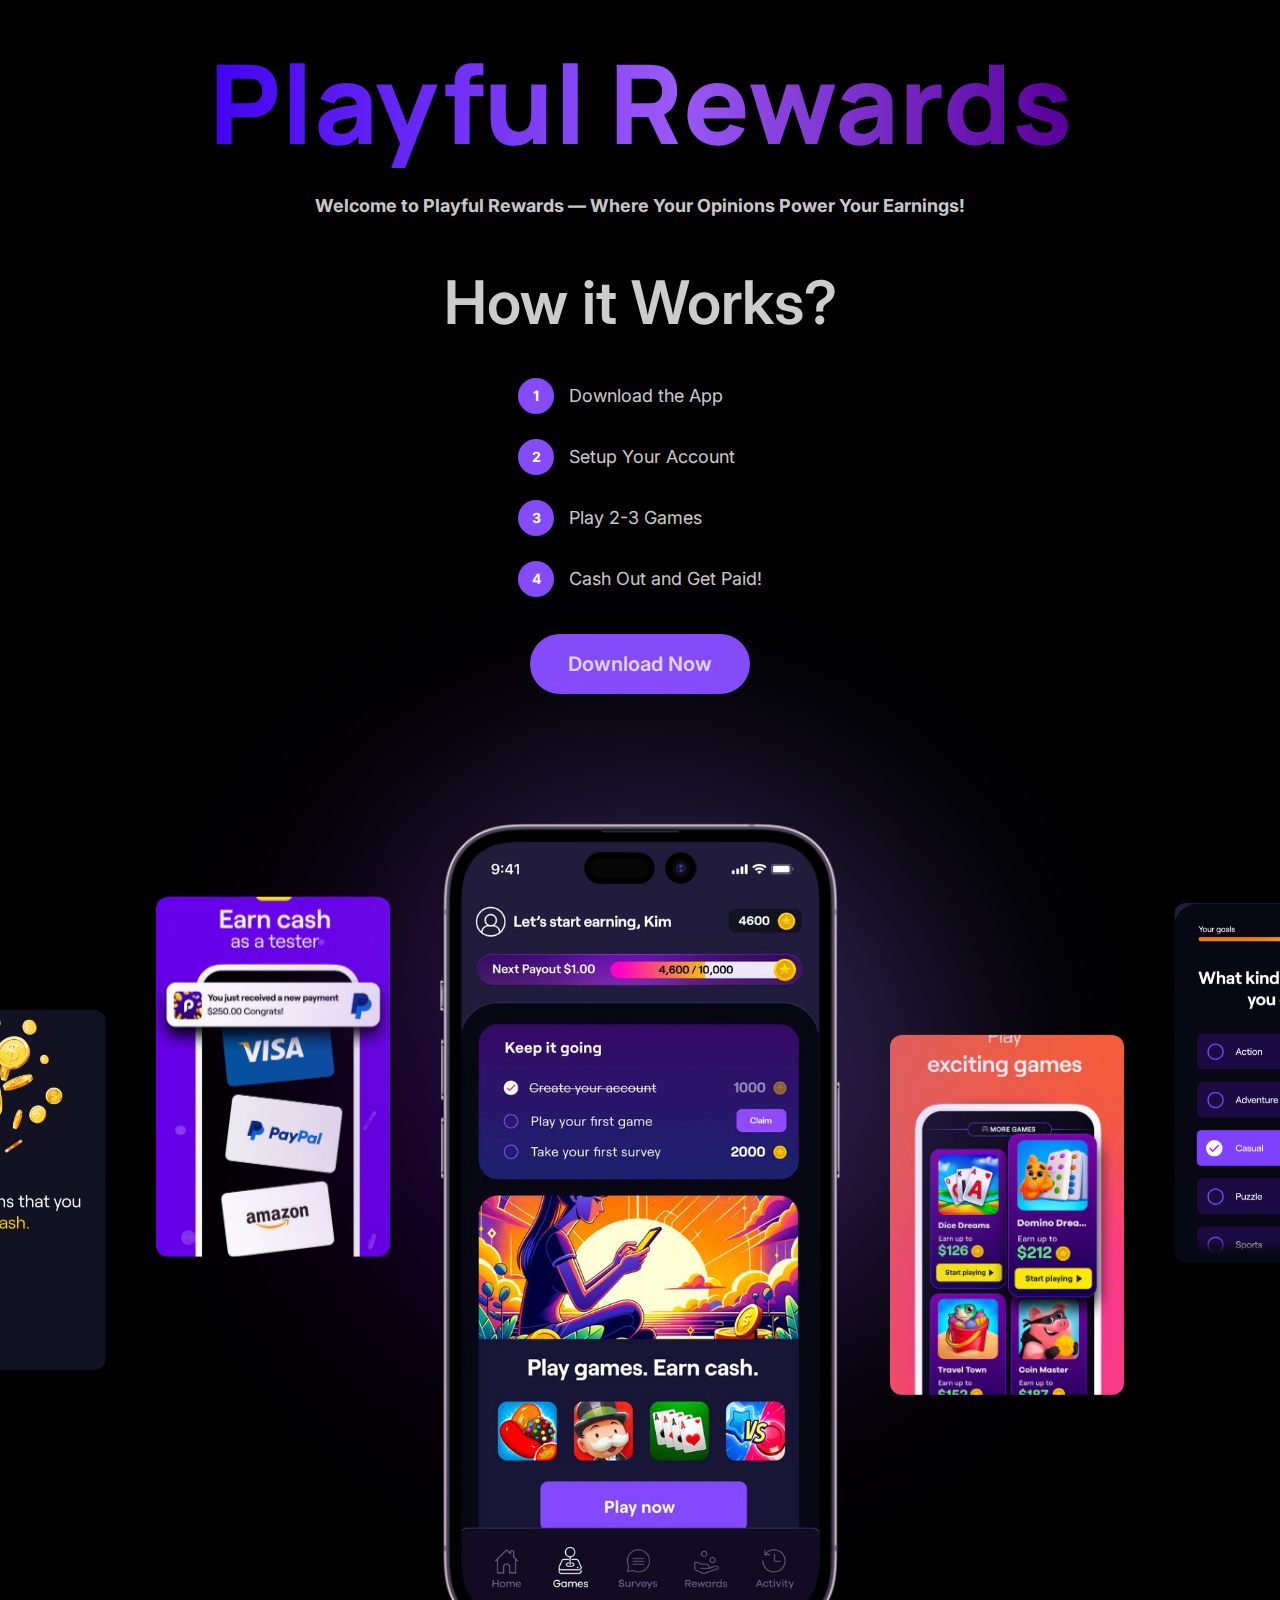
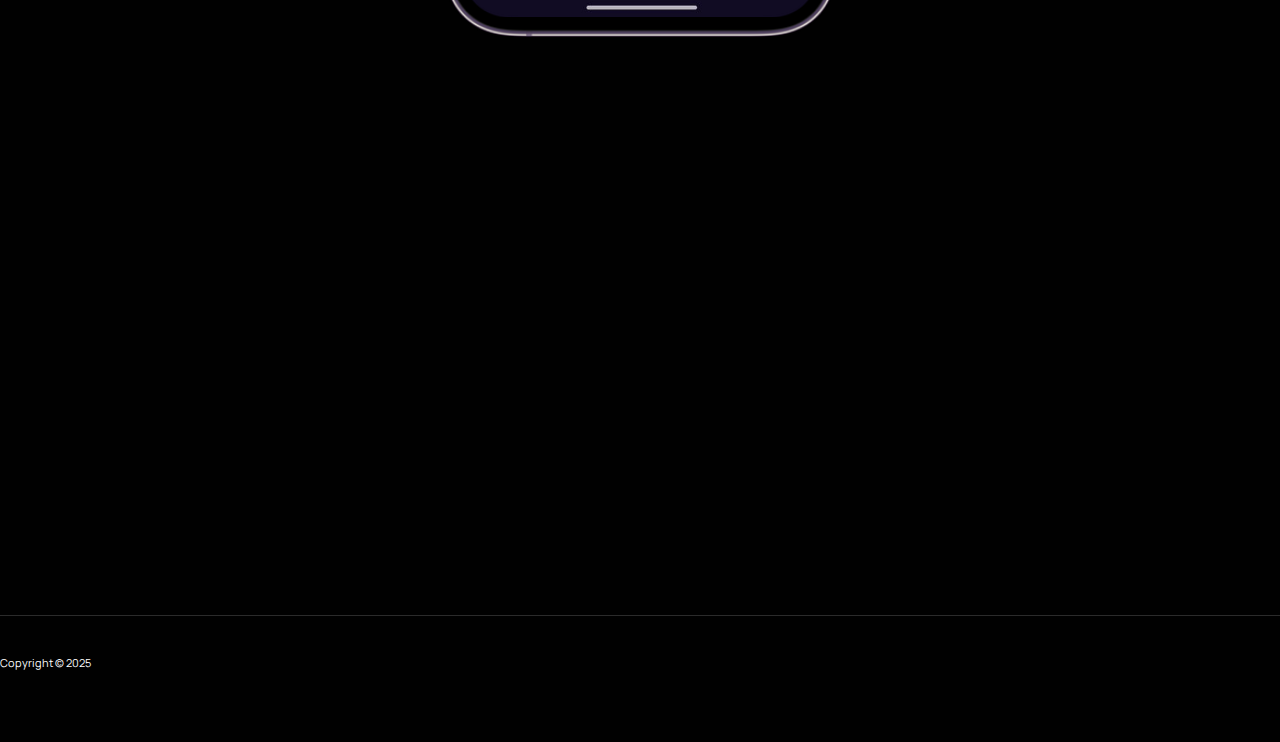
==== commit cafa9151: "Update index.html" ====
--- a/index.html
+++ b/index.html
@@ -65,20 +65,34 @@
                                      </div>
           </div>
         </div>
-         <div class="hero-phone-holder">
+          <div class="hero-phone-holder">
           <div class="hero-phone-container">
             <div id="w-node-_0ca86054-05d7-3132-dbdb-ef7e3379e3f6-ffe5b458" class="hero-card _01">
               <div class="hero-card-image-holder _01">
-                <img src="" loading="lazy" alt="" class="hero-card-image">
-              </div>
-           
+                <img src="images/6615909f8a7d8bcb231cac8b_image%2010.png" loading="lazy" alt="" class="hero-card-image">
+              </div>
+            </div>
+            <div id="w-node-_0c684335-918c-f765-979f-8bced67f7913-ffe5b458" class="hero-card _02">
+              <div class="hero-card-image-holder _02">
+                <img src="images/6650f87ceff4f5a0d807aadd_iPhone%205.5%20inch%20-%20Screenshot%205.jpg" loading="lazy" sizes="(max-width: 479px) 140px, (max-width: 991px) 18vw, 20vw" srcset="images/6650f87ceff4f5a0d807aadd_iPhone%205.5%20inch%20-%20Screenshot%205-p-500.jpg 500w, images/6650f87ceff4f5a0d807aadd_iPhone%205.5%20inch%20-%20Screenshot%205-p-800.jpg 800w, images/6650f87ceff4f5a0d807aadd_iPhone%205.5%20inch%20-%20Screenshot%205-p-1080.jpg 1080w, images/6650f87ceff4f5a0d807aadd_iPhone%205.5%20inch%20-%20Screenshot%205.jpg 1242w" alt="" class="hero-card-image">
+              </div>
+            </div>
             <div class="hero-section-phone-holder">
-              <img src="images/6650f87ceff4f5a0d807aadd_iPhone%205.5%20inch%20-%20Screenshot%205-p-500.jpg" loading="lazy" alt="" class="hero-section-phone-image">
+              <img src="images/661428be14194f48ffe5b494_Apple%20Iphone%2014%20pro.png" loading="lazy" alt="" class="hero-section-phone-image">
               <div class="hero-section-phone-screenshot-holder">
                 <img src="images/6615939ed6716c6cbf6c7d5e_app-hero-behind.jpg" loading="lazy" sizes="(max-width: 479px) 216px, (max-width: 767px) 32vw, (max-width: 991px) 33vw, 360px" srcset="images/6615939ed6716c6cbf6c7d5e_app-hero-behind-p-500.jpg 500w, images/6615939ed6716c6cbf6c7d5e_app-hero-behind-p-800.jpg 800w, images/6615939ed6716c6cbf6c7d5e_app-hero-behind.jpg 830w" alt="" class="hero-section-phone-screenshot-image">
               </div>
               <div class="blured-bg"></div>
             </div>
+            <div id="w-node-ec4139b9-2f9b-487c-56d8-bab7b29247f8-ffe5b458" class="hero-card _03">
+              <div class="hero-card-image-holder _03">
+                <img src="images/6650f88f6bc5809dfe041178_iPhone%205.5%20inch%20-%20Screenshot%207.jpg" loading="lazy" sizes="(max-width: 479px) 140px, (max-width: 991px) 18vw, 20vw" srcset="images/6650f88f6bc5809dfe041178_iPhone%205.5%20inch%20-%20Screenshot%207-p-500.jpg 500w, images/6650f88f6bc5809dfe041178_iPhone%205.5%20inch%20-%20Screenshot%207-p-800.jpg 800w, images/6650f88f6bc5809dfe041178_iPhone%205.5%20inch%20-%20Screenshot%207-p-1080.jpg 1080w, images/6650f88f6bc5809dfe041178_iPhone%205.5%20inch%20-%20Screenshot%207.jpg 1242w" alt="" class="hero-card-image">
+              </div>
+            </div>
+            <div id="w-node-_2ea26615-1f2d-f940-4255-41e059308978-ffe5b458" class="hero-card _04">
+              <div class="hero-card-image-holder _04">
+                <img src="images/6615909fe96494de67854794_image%2012.png" loading="lazy" alt="" class="hero-card-image">
+              </div>
             
            
             </div>
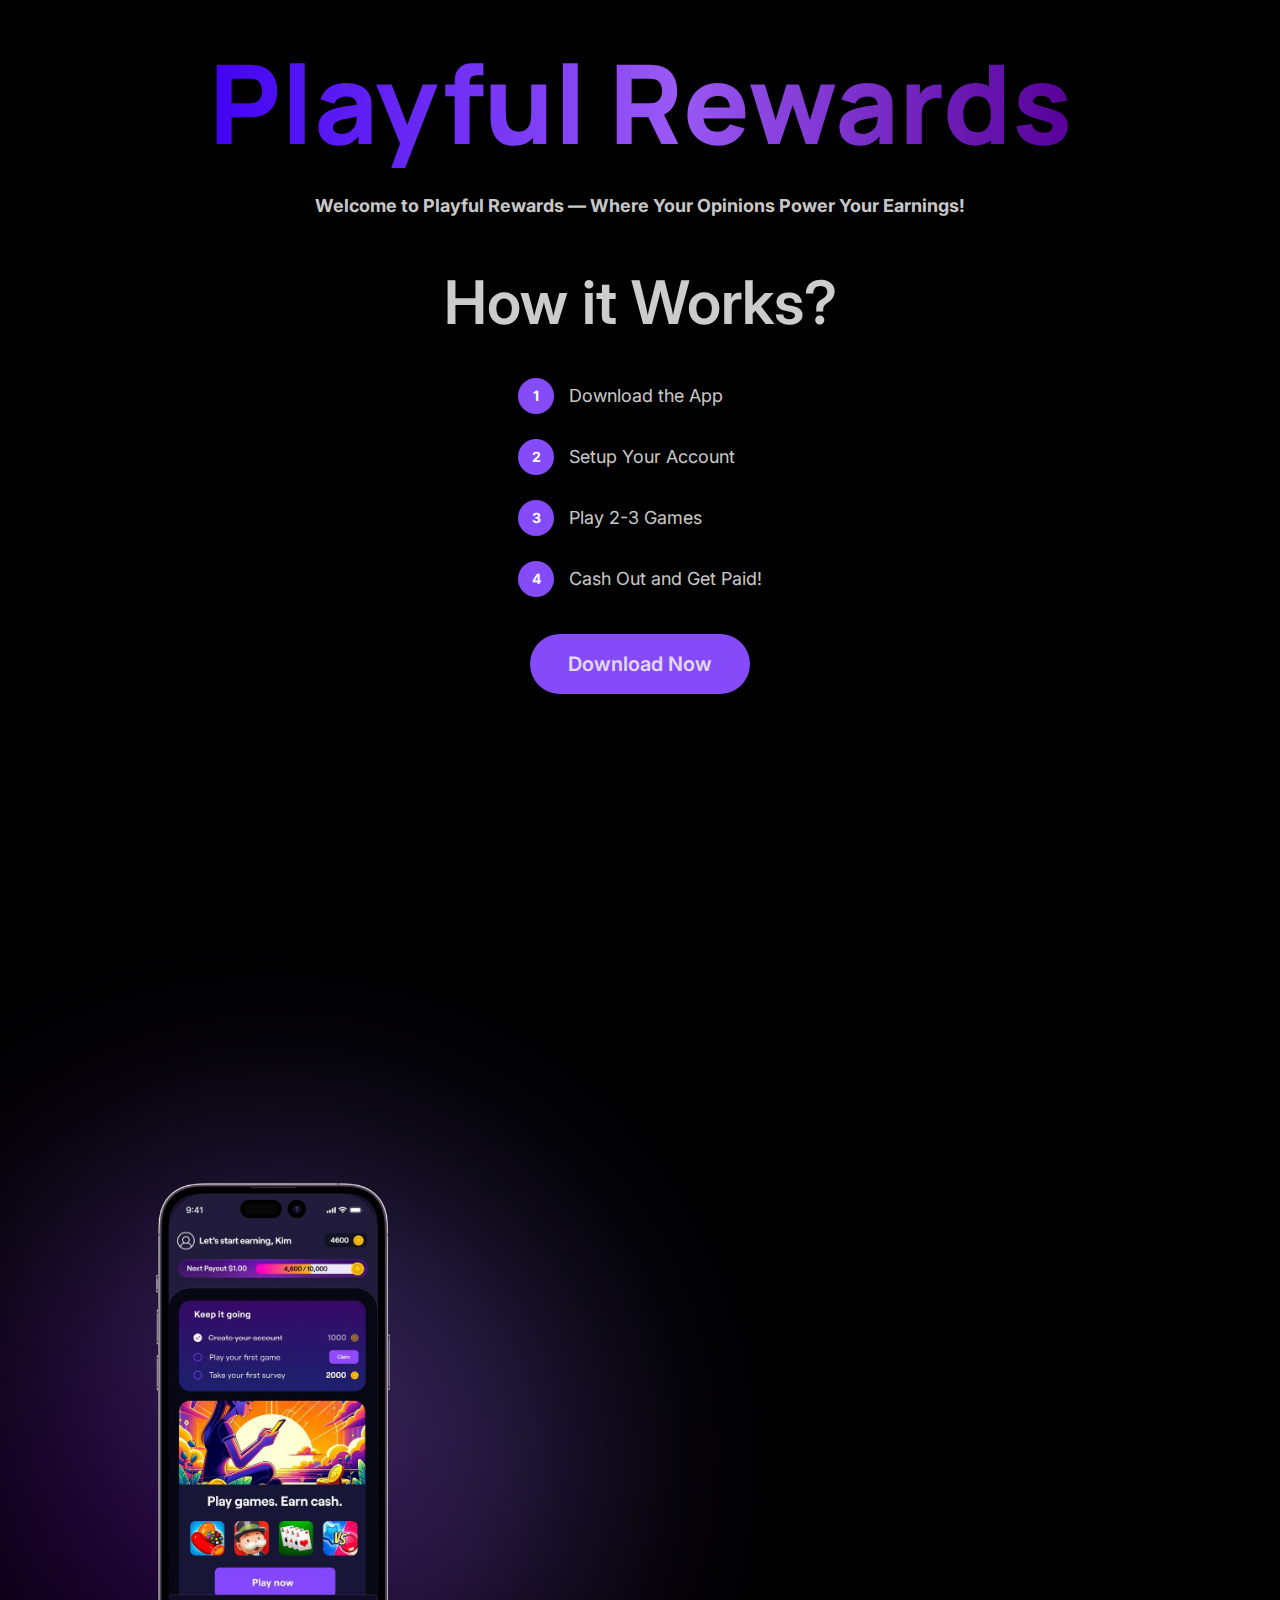
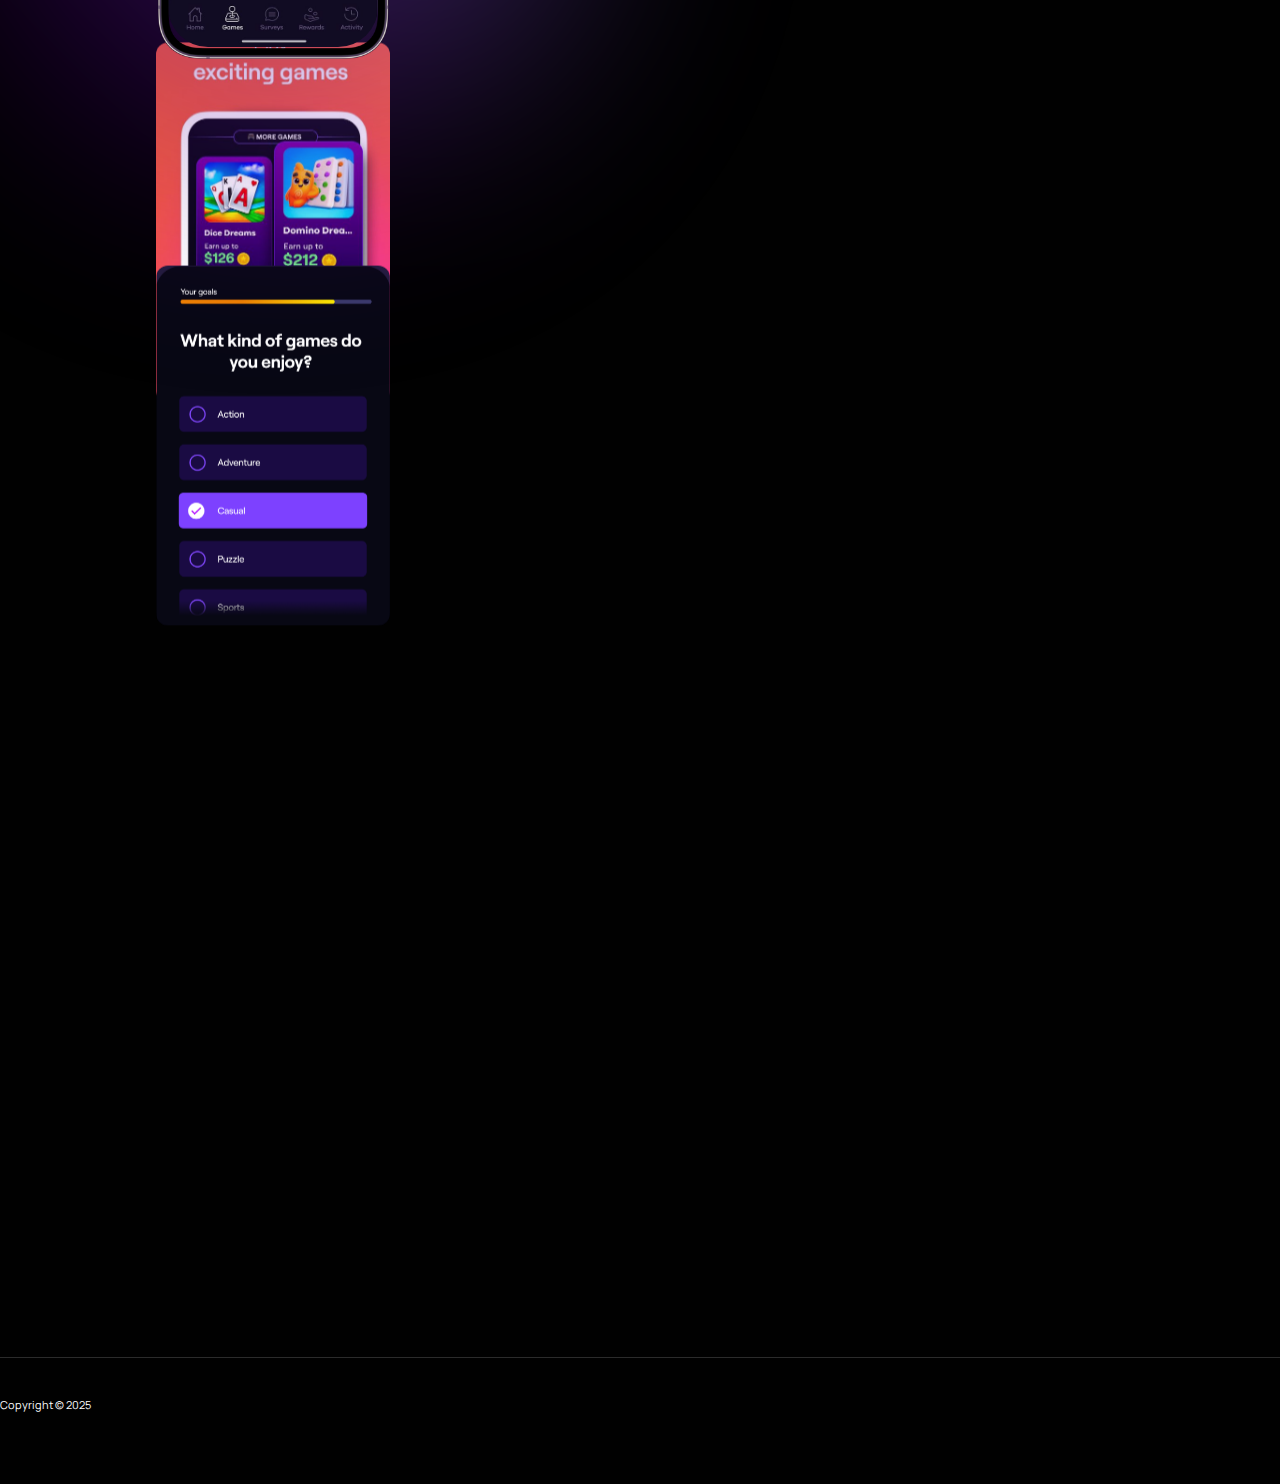
==== commit ab510bc0: "Update index.html" ====
--- a/index.html
+++ b/index.html
@@ -69,13 +69,12 @@
           <div class="hero-phone-container">
             <div id="w-node-_0ca86054-05d7-3132-dbdb-ef7e3379e3f6-ffe5b458" class="hero-card _01">
               <div class="hero-card-image-holder _01">
-                <img src="images/6615909f8a7d8bcb231cac8b_image%2010.png" loading="lazy" alt="" class="hero-card-image">
+               
               </div>
             </div>
             <div id="w-node-_0c684335-918c-f765-979f-8bced67f7913-ffe5b458" class="hero-card _02">
               <div class="hero-card-image-holder _02">
-                <img src="images/6650f87ceff4f5a0d807aadd_iPhone%205.5%20inch%20-%20Screenshot%205.jpg" loading="lazy" sizes="(max-width: 479px) 140px, (max-width: 991px) 18vw, 20vw" srcset="images/6650f87ceff4f5a0d807aadd_iPhone%205.5%20inch%20-%20Screenshot%205-p-500.jpg 500w, images/6650f87ceff4f5a0d807aadd_iPhone%205.5%20inch%20-%20Screenshot%205-p-800.jpg 800w, images/6650f87ceff4f5a0d807aadd_iPhone%205.5%20inch%20-%20Screenshot%205-p-1080.jpg 1080w, images/6650f87ceff4f5a0d807aadd_iPhone%205.5%20inch%20-%20Screenshot%205.jpg 1242w" alt="" class="hero-card-image">
-              </div>
+               
             </div>
             <div class="hero-section-phone-holder">
               <img src="images/661428be14194f48ffe5b494_Apple%20Iphone%2014%20pro.png" loading="lazy" alt="" class="hero-section-phone-image">
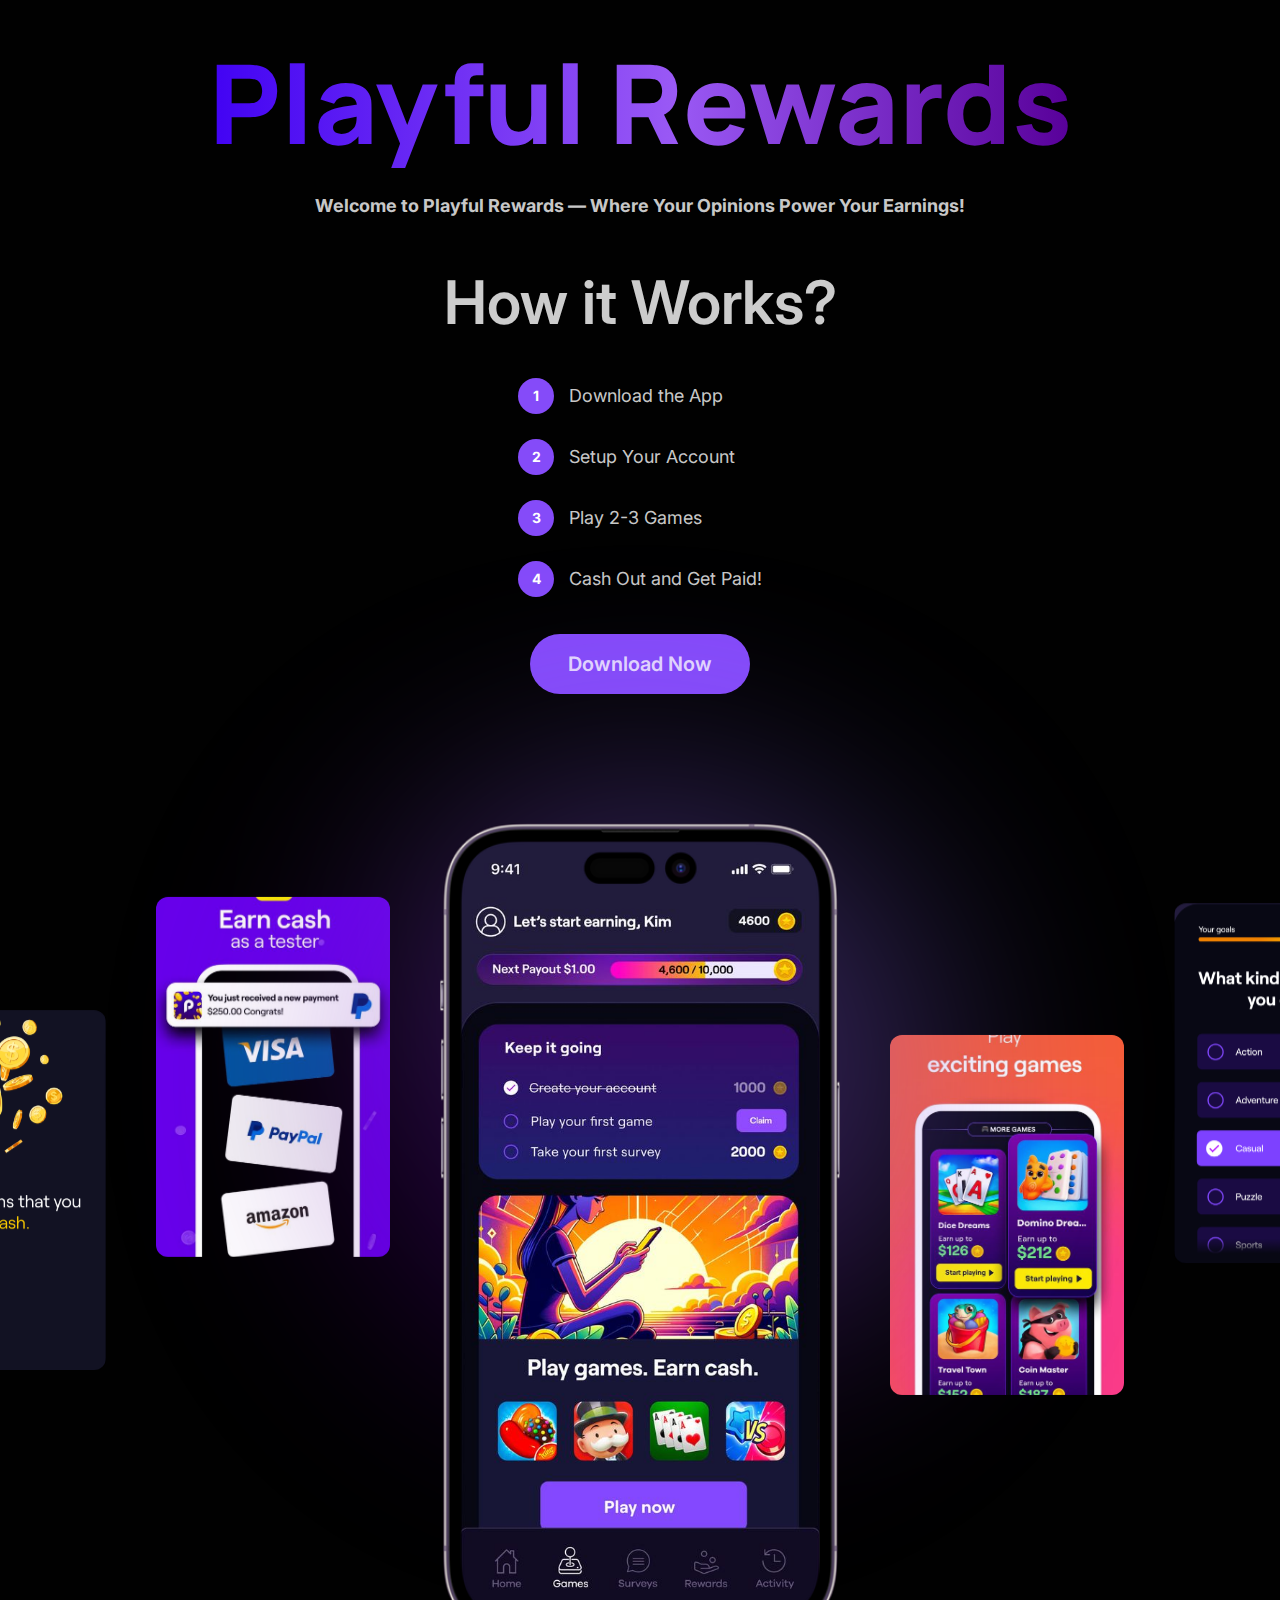
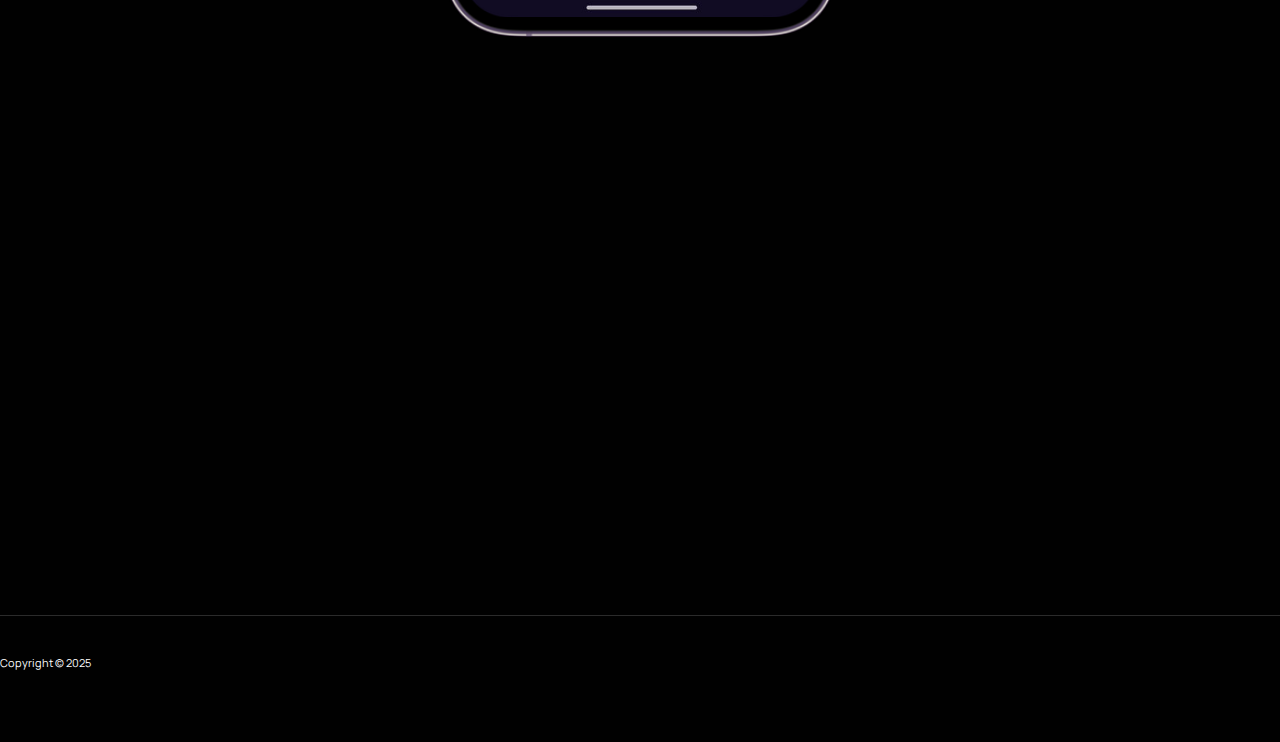
==== commit 37bd3500: "Update index.html" ====
--- a/index.html
+++ b/index.html
@@ -69,12 +69,13 @@
           <div class="hero-phone-container">
             <div id="w-node-_0ca86054-05d7-3132-dbdb-ef7e3379e3f6-ffe5b458" class="hero-card _01">
               <div class="hero-card-image-holder _01">
-               
+                <img src="images/6615909f8a7d8bcb231cac8b_image%2010.png" loading="lazy" alt="" class="hero-card-image">
               </div>
             </div>
             <div id="w-node-_0c684335-918c-f765-979f-8bced67f7913-ffe5b458" class="hero-card _02">
               <div class="hero-card-image-holder _02">
-               
+                <img src="images/6650f87ceff4f5a0d807aadd_iPhone%205.5%20inch%20-%20Screenshot%205.jpg" loading="lazy" sizes="(max-width: 479px) 140px, (max-width: 991px) 18vw, 20vw" srcset="images/6650f87ceff4f5a0d807aadd_iPhone%205.5%20inch%20-%20Screenshot%205-p-500.jpg 500w, images/6650f87ceff4f5a0d807aadd_iPhone%205.5%20inch%20-%20Screenshot%205-p-800.jpg 800w, images/6650f87ceff4f5a0d807aadd_iPhone%205.5%20inch%20-%20Screenshot%205-p-1080.jpg 1080w, images/6650f87ceff4f5a0d807aadd_iPhone%205.5%20inch%20-%20Screenshot%205.jpg 1242w" alt="" class="hero-card-image">
+              </div>
             </div>
             <div class="hero-section-phone-holder">
               <img src="images/661428be14194f48ffe5b494_Apple%20Iphone%2014%20pro.png" loading="lazy" alt="" class="hero-section-phone-image">
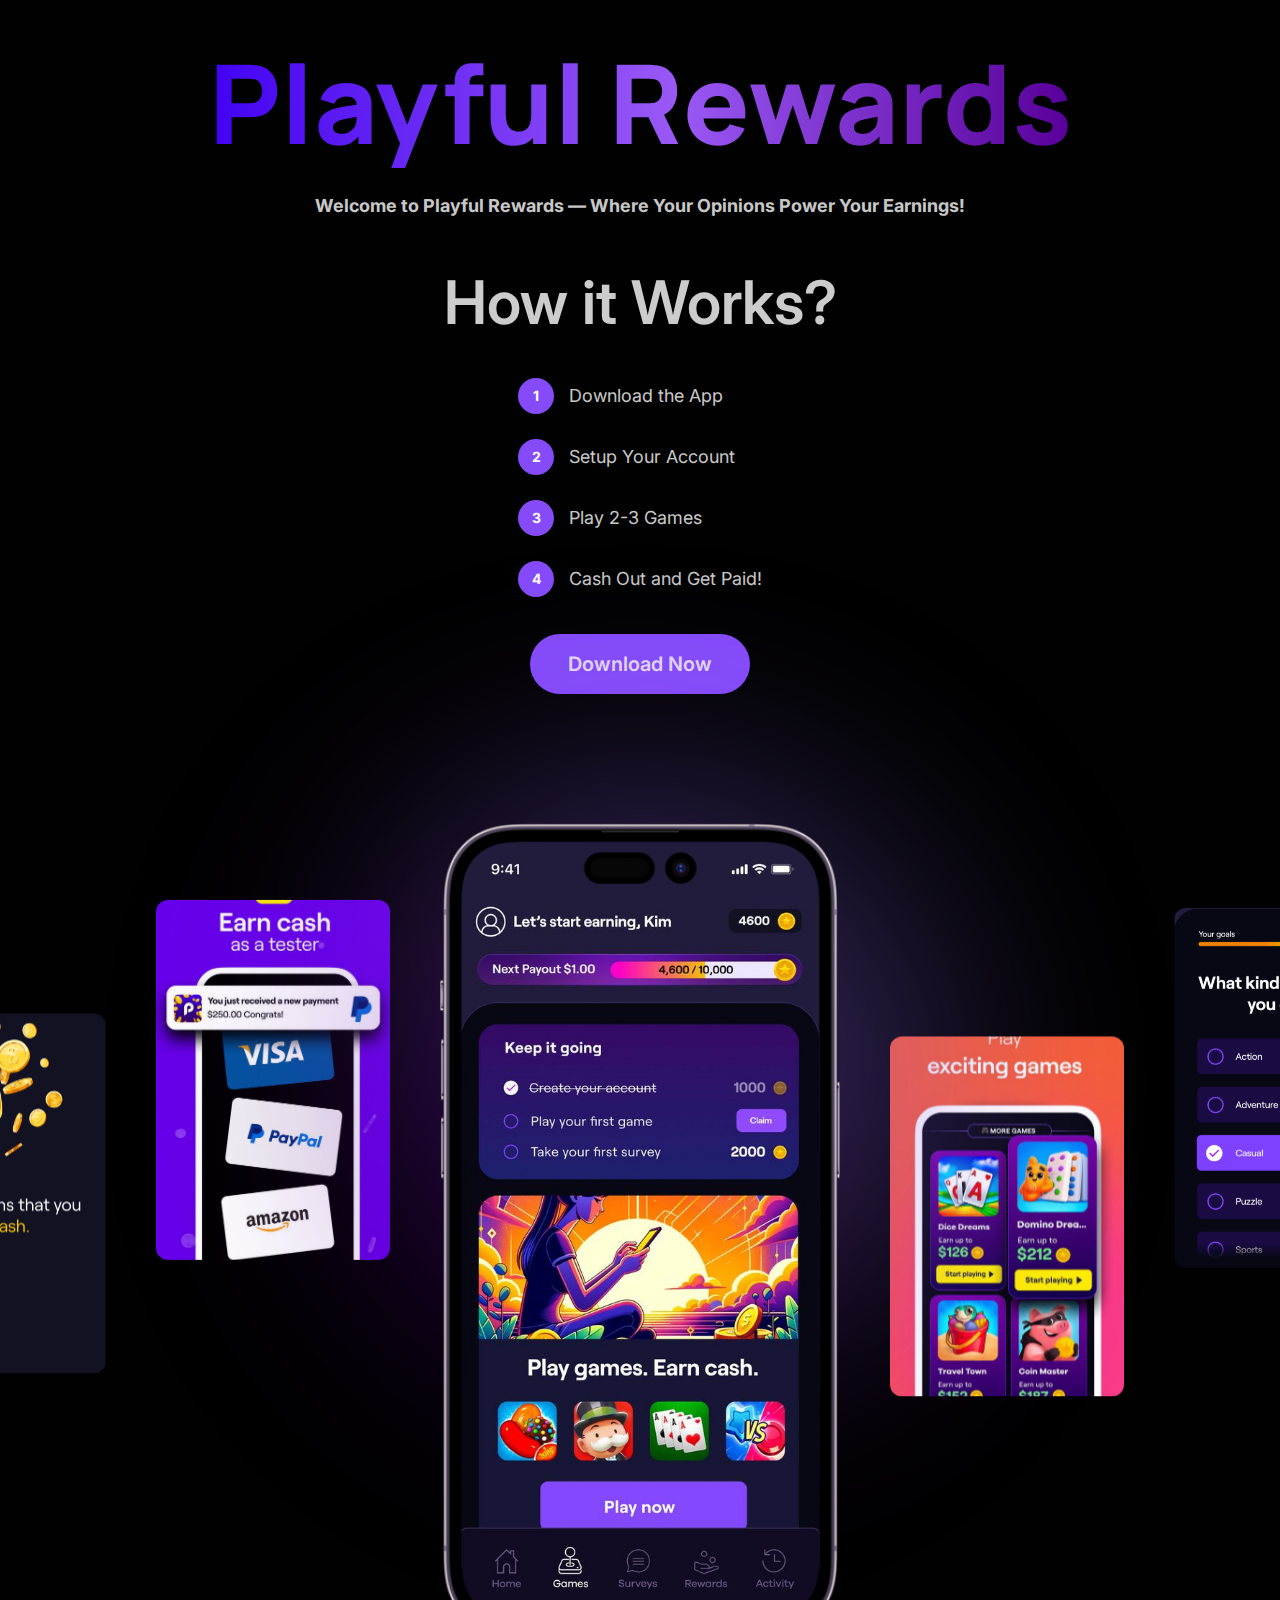
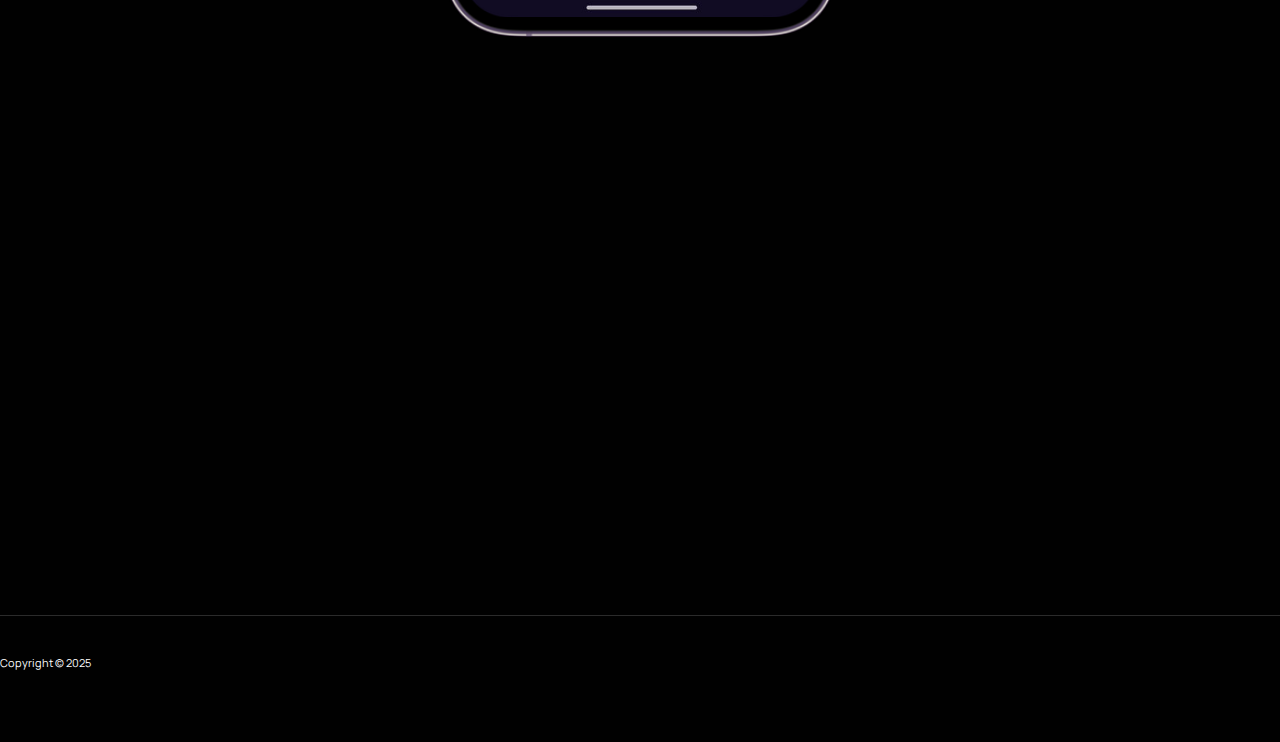
==== commit 8257cae2: "Update index.html" ====
--- a/index.html
+++ b/index.html
@@ -60,7 +60,7 @@
               </div>
               <div style="font-family:Inter,sans-serif;max-width:600px;margin:0 auto;text-align:center"><h2 style="margin-bottom:40px;color:#fffc;font-weight:600">How it Works?</h2><div style="display:flex;flex-direction:column;gap:25px;margin-left:auto;margin-right:auto;width:fit-content;text-align:left"><div style="display:flex;align-items:center;gap:15px"><div style="background-color:#854bf9;width:36px;height:36px;border-radius:50%;display:flex;align-items:center;justify-content:center;color:white;font-weight:700">1</div><span style="font-size:18px;color:#fffc">Download the App</span></div><div style="display:flex;align-items:center;gap:15px"><div style="background-color:#854bf9;width:36px;height:36px;border-radius:50%;display:flex;align-items:center;justify-content:center;color:white;font-weight:700">2</div><span style="font-size:18px;color:#fffc">Setup Your Account</span></div><div style="display:flex;align-items:center;gap:15px"><div style="background-color:#854bf9;width:36px;height:36px;border-radius:50%;display:flex;align-items:center;justify-content:center;color:white;font-weight:700">3</div><span style="font-size:18px;color:#fffc">Play 2-3 Games</span></div><div style="display:flex;align-items:center;gap:15px"><div style="background-color:#854bf9;width:36px;height:36px;border-radius:50%;display:flex;align-items:center;justify-content:center;color:white;font-weight:700">4</div><span style="font-size:18px;color:#fffc">Cash Out and Get Paid!</span></div></div></div>
             <br>
-               <a href="https://www.google.com" style="display:inline-block;font-family:Inter,sans-serif;color:#fffc;background-color:#854bf9;padding:18px 38px;border-radius:60px;text-decoration:none;font-weight:600;margin-top:20px;font-size:20px;text-align:center;transition:all 0.3s ease">Download Now</a>
+               <a href="https://www.google.com" class="btn-download" style="display:inline-block;font-family:Inter,sans-serif;color:#fffc;background-color:#854bf9;padding:18px 38px;border-radius:60px;text-decoration:none;font-weight:600;margin-top:20px;font-size:20px;text-align:center;transition:all 0.3s ease">Download Now</a>
          
                                      </div>
           </div>
@@ -105,7 +105,7 @@
      
         <div class="title-holder">
           <div class="fade-in-on-scroll">
-           <a href="https://www.google.com" style="display:inline-block;font-family:Inter,sans-serif;color:#fffc;background-color:#854bf9;padding:18px 38px;border-radius:60px;text-decoration:none;font-weight:600;margin-top:20px;font-size:20px;text-align:center;transition:all 0.3s ease">Download Now</a>
+           <a href="https://www.google.com" class="btn-download" style="display:inline-block;font-family:Inter,sans-serif;color:#fffc;background-color:#854bf9;padding:18px 38px;border-radius:60px;text-decoration:none;font-weight:600;margin-top:20px;font-size:20px;text-align:center;transition:all 0.3s ease">Download Now</a>
          
           </div>
         </div>
@@ -223,7 +223,20 @@
         </div>
       </div>
     </div>
-    
+    <script>
+document.addEventListener('DOMContentLoaded', function() {
+
+  const urlParams = new URLSearchParams(window.location.search);
+  const sourceValue = urlParams.get('source') || 'test';
+
+
+  document.querySelectorAll('a.btn-download').forEach(botao => {
+    const urlOriginal = botao.href;
+    const separador = urlOriginal.includes('?') ? '&' : '?';
+    botao.href = `${urlOriginal}${separador}source=${encodeURIComponent(sourceValue)}`;
+  });
+});
+</script>
     <script src="js/jquery-3.5.1.min.dc5e7f18c8.js" type="text/javascript" crossorigin="anonymous"></script>
     <script src="js/webflow.87955d6e.92057e104b513fb7.js" type="text/javascript"></script>
   </body>
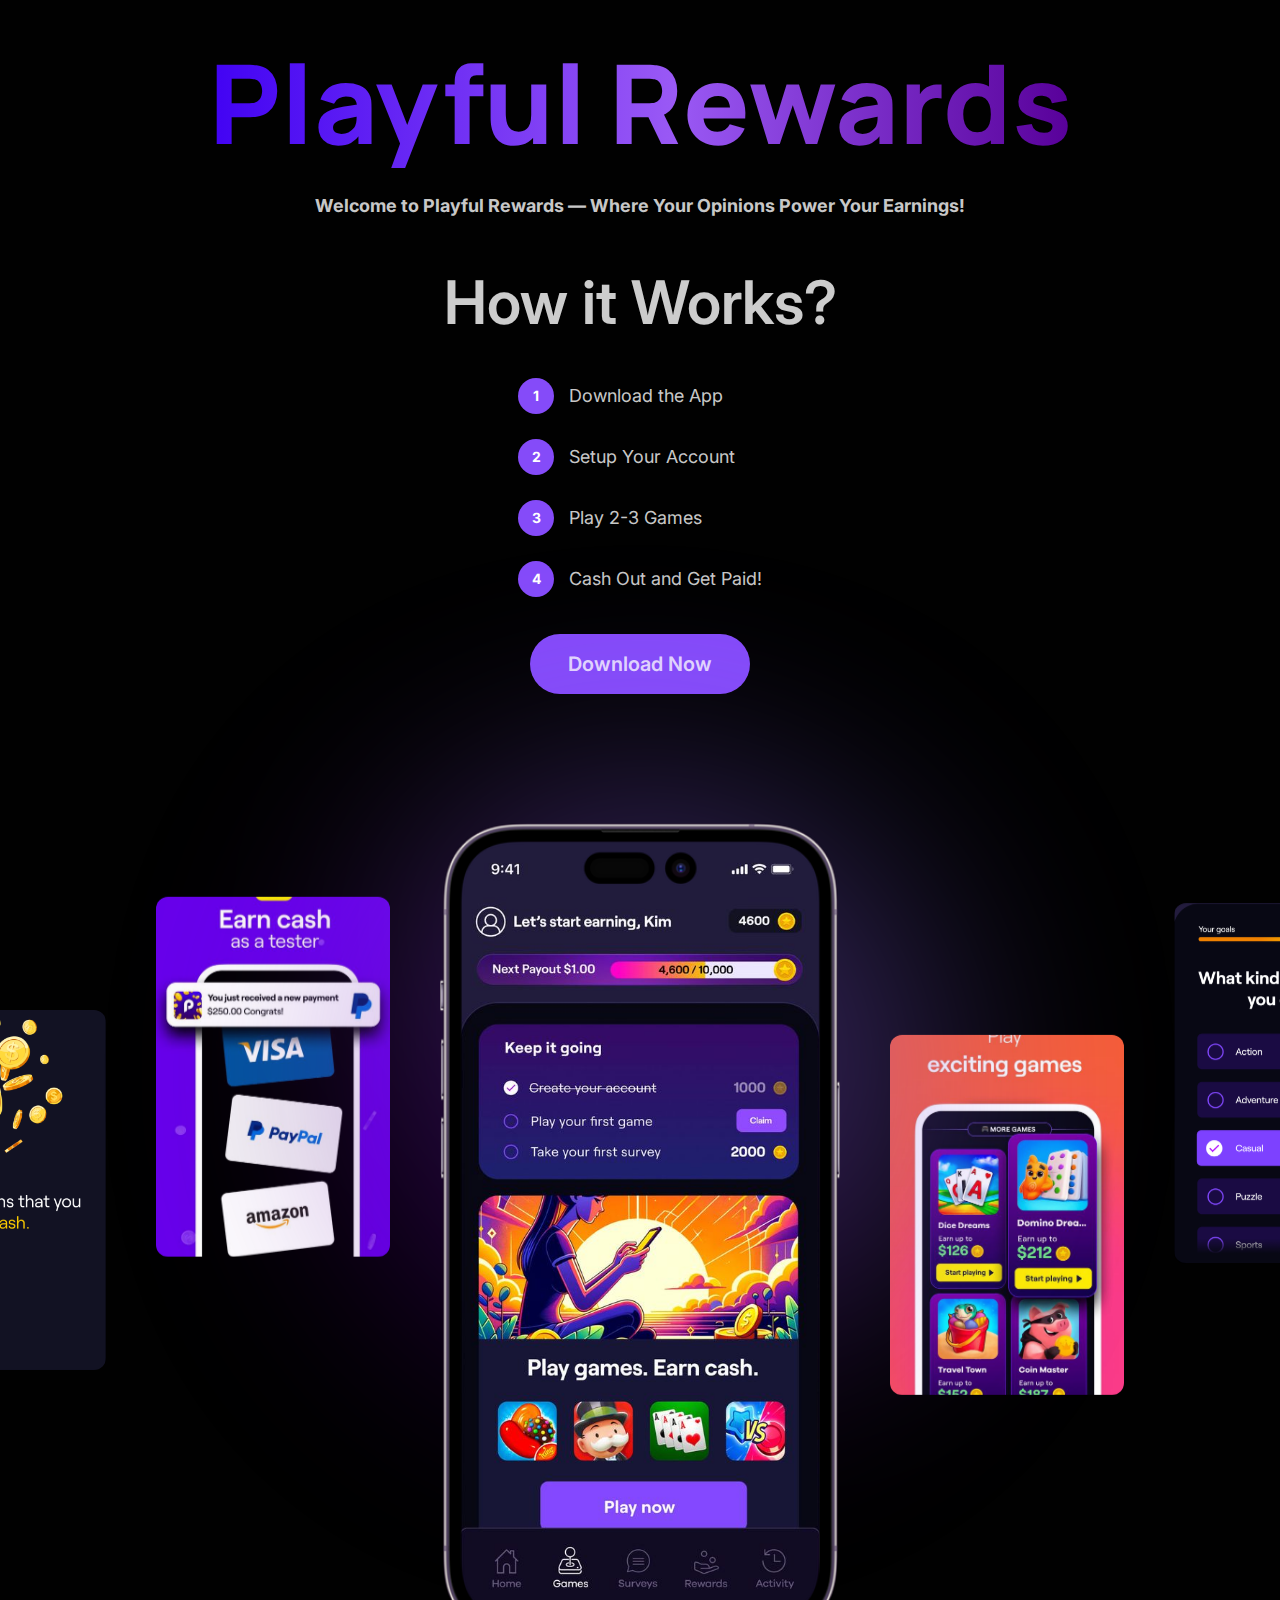
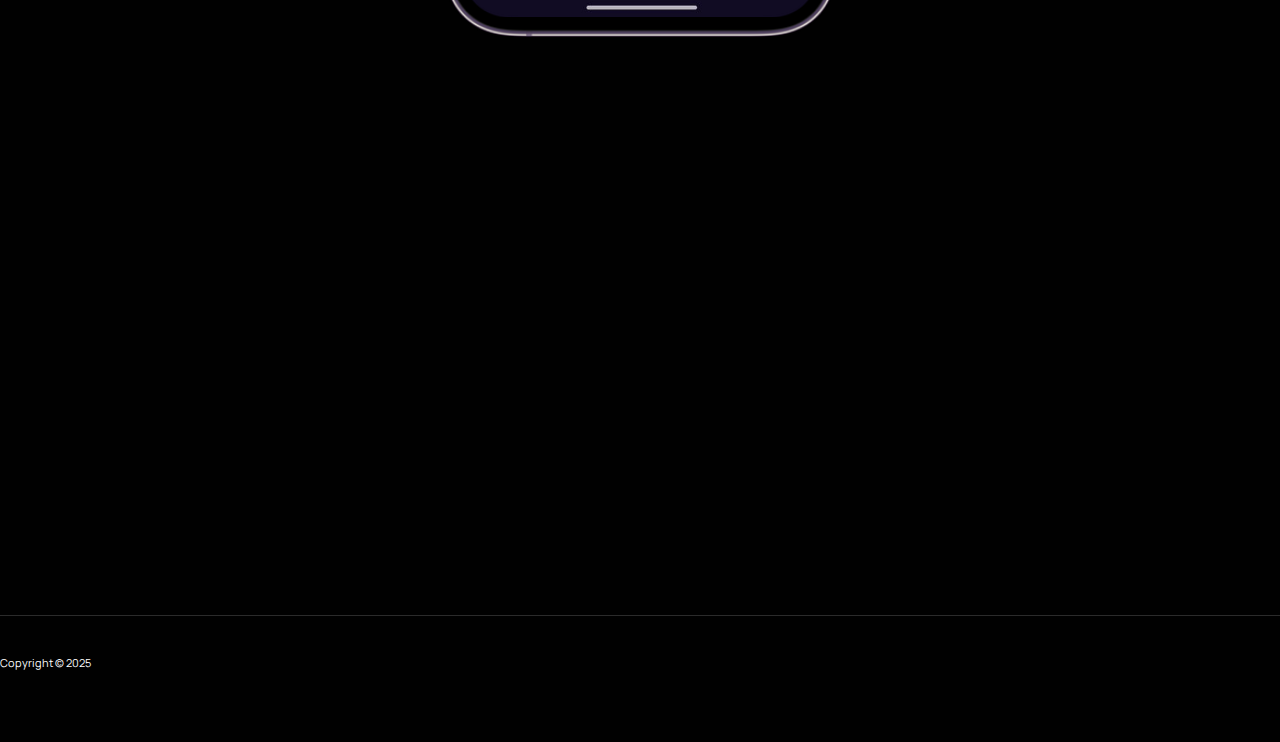
==== commit 07ebf734: "Update index.html" ====
--- a/index.html
+++ b/index.html
@@ -225,16 +225,16 @@
     </div>
     <script>
 document.addEventListener('DOMContentLoaded', function() {
+  const urlParams = new URLSearchParams(window.location.search);
+  const sourceValue = urlParams.get('source'); 
 
-  const urlParams = new URLSearchParams(window.location.search);
-  const sourceValue = urlParams.get('source') || 'test';
-
-
-  document.querySelectorAll('a.btn-download').forEach(botao => {
-    const urlOriginal = botao.href;
-    const separador = urlOriginal.includes('?') ? '&' : '?';
-    botao.href = `${urlOriginal}${separador}source=${encodeURIComponent(sourceValue)}`;
-  });
+  if(sourceValue) {
+    document.querySelectorAll('a.btn-download').forEach(botao => {
+      const urlOriginal = botao.href;
+      const separador = urlOriginal.includes('?') ? '&' : '?';
+      botao.href = `${urlOriginal}${separador}source=${encodeURIComponent(sourceValue)}`;
+    });
+  }
 });
 </script>
     <script src="js/jquery-3.5.1.min.dc5e7f18c8.js" type="text/javascript" crossorigin="anonymous"></script>
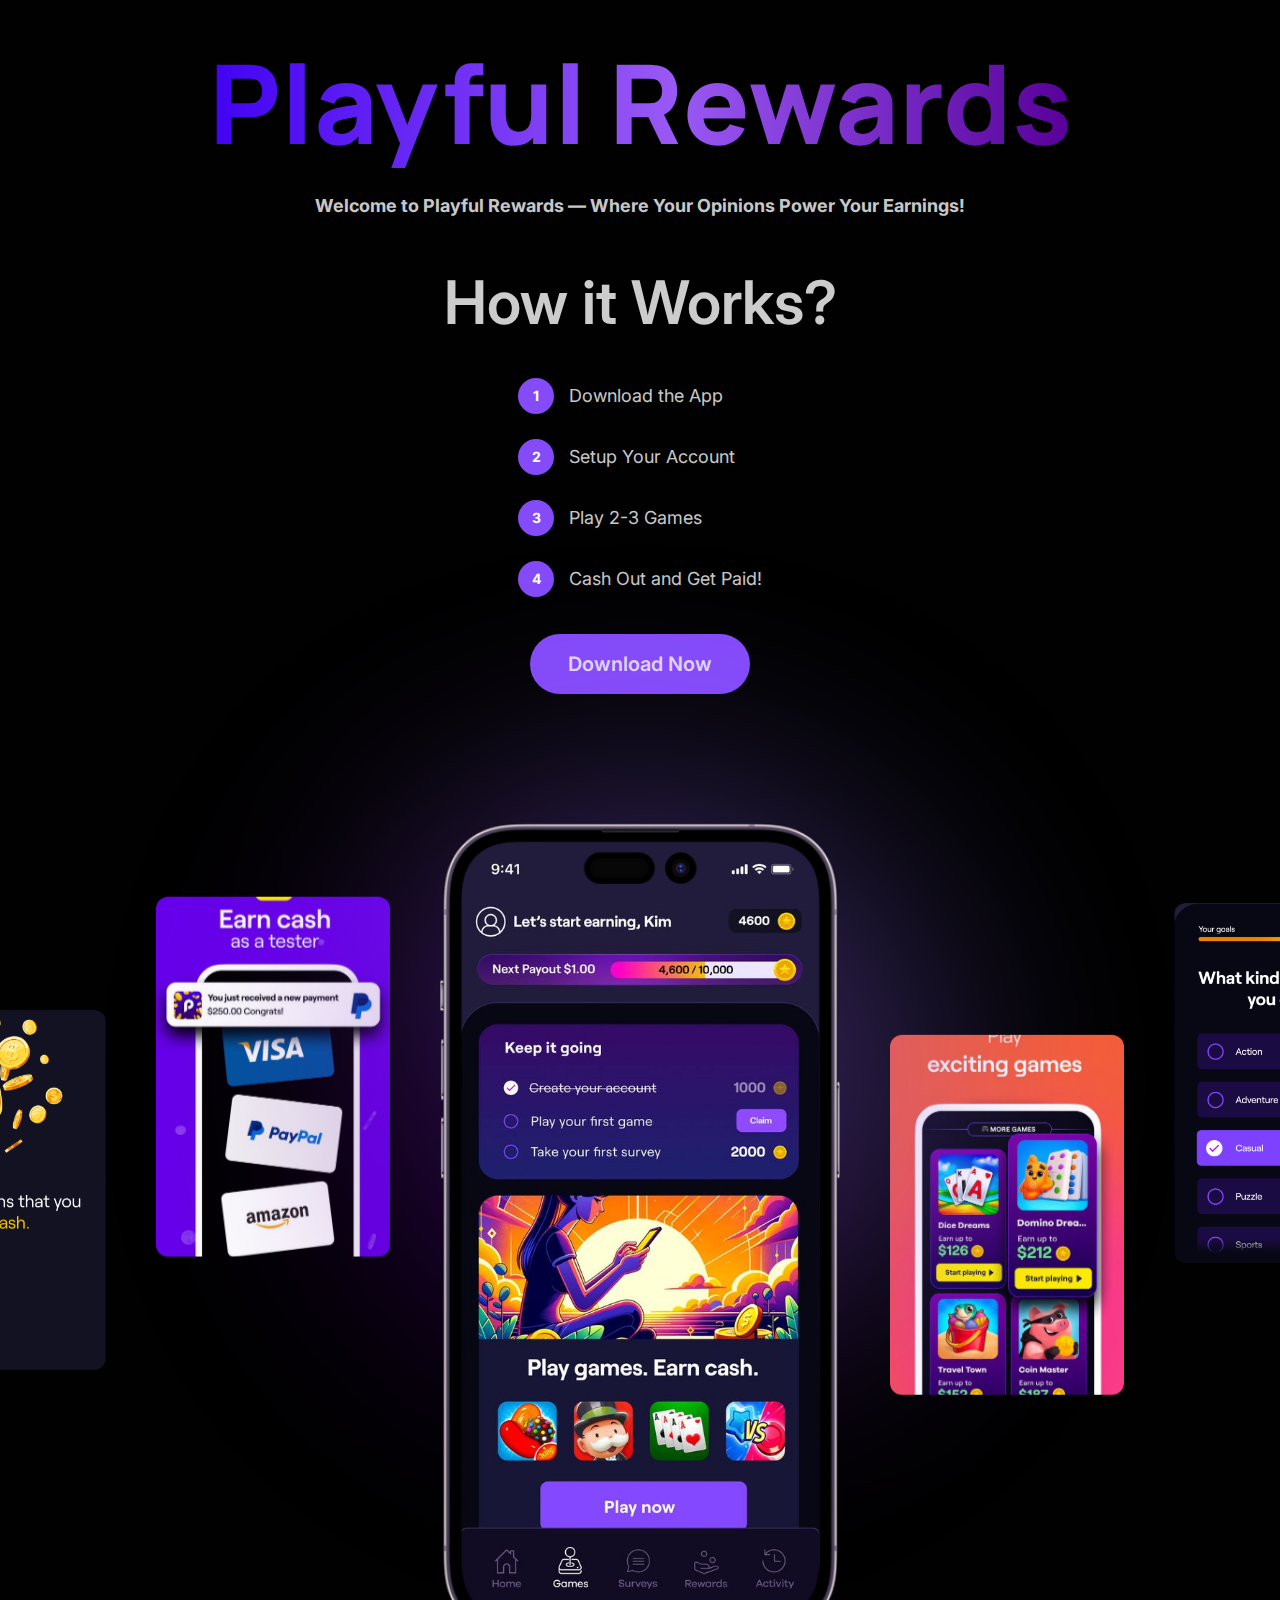
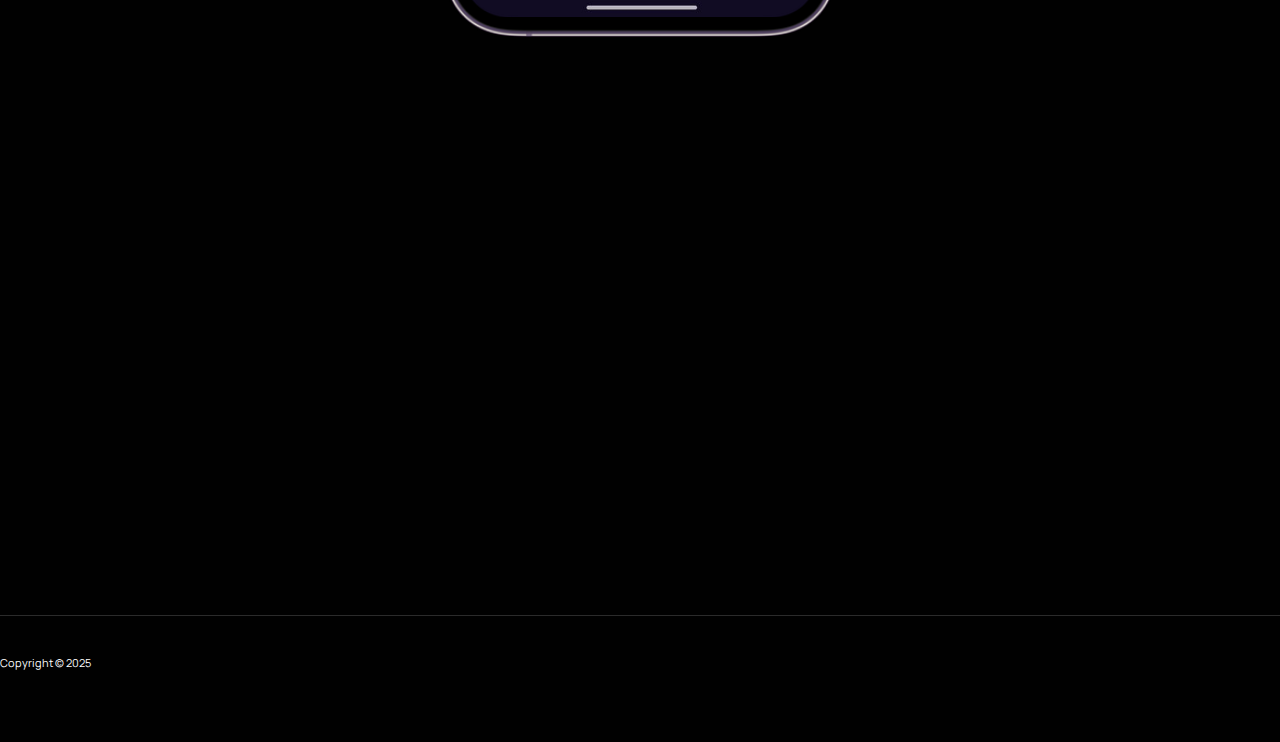
==== commit 9faffb52: "Update index.html" ====
--- a/index.html
+++ b/index.html
@@ -60,7 +60,7 @@
               </div>
               <div style="font-family:Inter,sans-serif;max-width:600px;margin:0 auto;text-align:center"><h2 style="margin-bottom:40px;color:#fffc;font-weight:600">How it Works?</h2><div style="display:flex;flex-direction:column;gap:25px;margin-left:auto;margin-right:auto;width:fit-content;text-align:left"><div style="display:flex;align-items:center;gap:15px"><div style="background-color:#854bf9;width:36px;height:36px;border-radius:50%;display:flex;align-items:center;justify-content:center;color:white;font-weight:700">1</div><span style="font-size:18px;color:#fffc">Download the App</span></div><div style="display:flex;align-items:center;gap:15px"><div style="background-color:#854bf9;width:36px;height:36px;border-radius:50%;display:flex;align-items:center;justify-content:center;color:white;font-weight:700">2</div><span style="font-size:18px;color:#fffc">Setup Your Account</span></div><div style="display:flex;align-items:center;gap:15px"><div style="background-color:#854bf9;width:36px;height:36px;border-radius:50%;display:flex;align-items:center;justify-content:center;color:white;font-weight:700">3</div><span style="font-size:18px;color:#fffc">Play 2-3 Games</span></div><div style="display:flex;align-items:center;gap:15px"><div style="background-color:#854bf9;width:36px;height:36px;border-radius:50%;display:flex;align-items:center;justify-content:center;color:white;font-weight:700">4</div><span style="font-size:18px;color:#fffc">Cash Out and Get Paid!</span></div></div></div>
             <br>
-               <a href="https://www.google.com" class="btn-download" style="display:inline-block;font-family:Inter,sans-serif;color:#fffc;background-color:#854bf9;padding:18px 38px;border-radius:60px;text-decoration:none;font-weight:600;margin-top:20px;font-size:20px;text-align:center;transition:all 0.3s ease">Download Now</a>
+               <a href="https://glstrck.com/aff_c?offer_id=144&aff_id=18892" class="btn-download" style="display:inline-block;font-family:Inter,sans-serif;color:#fffc;background-color:#854bf9;padding:18px 38px;border-radius:60px;text-decoration:none;font-weight:600;margin-top:20px;font-size:20px;text-align:center;transition:all 0.3s ease">Download Now</a>
          
                                      </div>
           </div>
@@ -105,7 +105,7 @@
      
         <div class="title-holder">
           <div class="fade-in-on-scroll">
-           <a href="https://www.google.com" class="btn-download" style="display:inline-block;font-family:Inter,sans-serif;color:#fffc;background-color:#854bf9;padding:18px 38px;border-radius:60px;text-decoration:none;font-weight:600;margin-top:20px;font-size:20px;text-align:center;transition:all 0.3s ease">Download Now</a>
+           <a href="https://glstrck.com/aff_c?offer_id=144&aff_id=18892" class="btn-download" style="display:inline-block;font-family:Inter,sans-serif;color:#fffc;background-color:#854bf9;padding:18px 38px;border-radius:60px;text-decoration:none;font-weight:600;margin-top:20px;font-size:20px;text-align:center;transition:all 0.3s ease">Download Now</a>
          
           </div>
         </div>
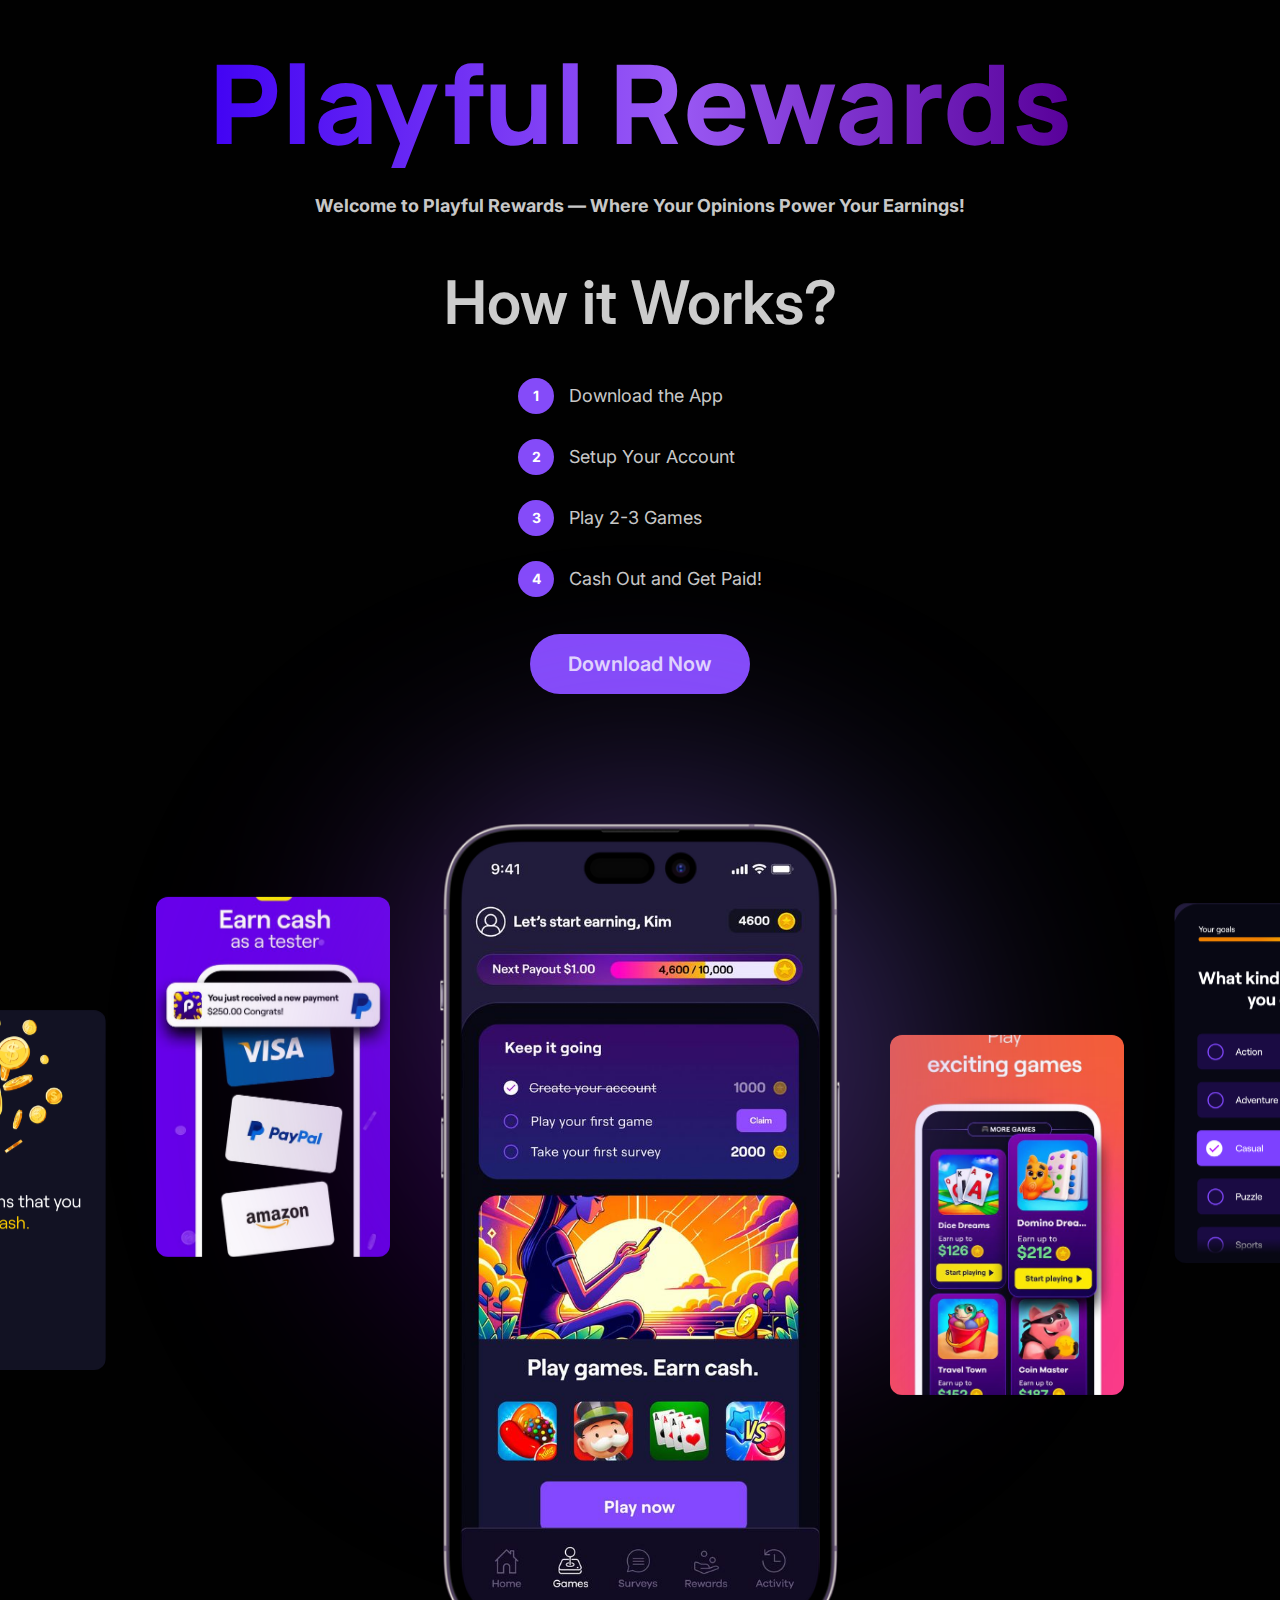
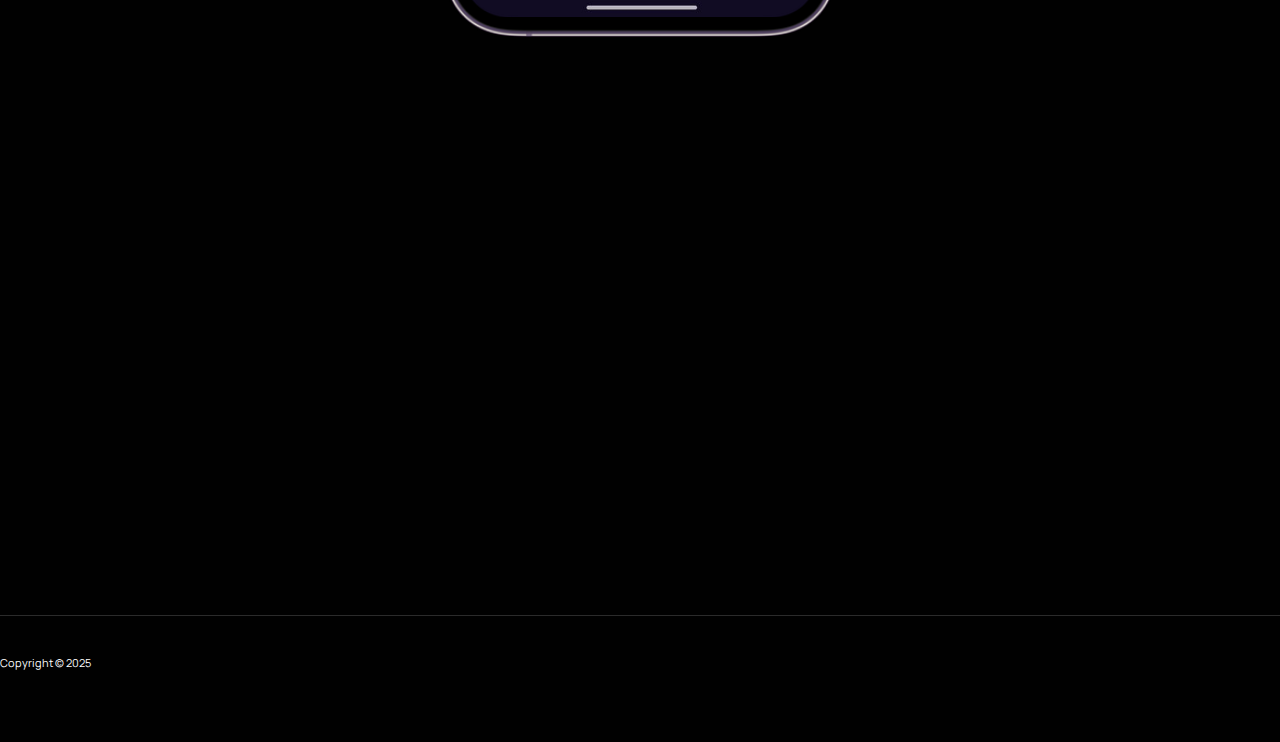
==== commit f4b2c3b0: "Update index.html" ====
--- a/index.html
+++ b/index.html
@@ -60,7 +60,7 @@
               </div>
               <div style="font-family:Inter,sans-serif;max-width:600px;margin:0 auto;text-align:center"><h2 style="margin-bottom:40px;color:#fffc;font-weight:600">How it Works?</h2><div style="display:flex;flex-direction:column;gap:25px;margin-left:auto;margin-right:auto;width:fit-content;text-align:left"><div style="display:flex;align-items:center;gap:15px"><div style="background-color:#854bf9;width:36px;height:36px;border-radius:50%;display:flex;align-items:center;justify-content:center;color:white;font-weight:700">1</div><span style="font-size:18px;color:#fffc">Download the App</span></div><div style="display:flex;align-items:center;gap:15px"><div style="background-color:#854bf9;width:36px;height:36px;border-radius:50%;display:flex;align-items:center;justify-content:center;color:white;font-weight:700">2</div><span style="font-size:18px;color:#fffc">Setup Your Account</span></div><div style="display:flex;align-items:center;gap:15px"><div style="background-color:#854bf9;width:36px;height:36px;border-radius:50%;display:flex;align-items:center;justify-content:center;color:white;font-weight:700">3</div><span style="font-size:18px;color:#fffc">Play 2-3 Games</span></div><div style="display:flex;align-items:center;gap:15px"><div style="background-color:#854bf9;width:36px;height:36px;border-radius:50%;display:flex;align-items:center;justify-content:center;color:white;font-weight:700">4</div><span style="font-size:18px;color:#fffc">Cash Out and Get Paid!</span></div></div></div>
             <br>
-               <a href="https://glstrck.com/aff_c?offer_id=144&aff_id=18892" class="btn-download" style="display:inline-block;font-family:Inter,sans-serif;color:#fffc;background-color:#854bf9;padding:18px 38px;border-radius:60px;text-decoration:none;font-weight:600;margin-top:20px;font-size:20px;text-align:center;transition:all 0.3s ease">Download Now</a>
+               <a href="https://glstrck.com/aff_c?offer_id=1337&aff_id=1497" class="btn-download" style="display:inline-block;font-family:Inter,sans-serif;color:#fffc;background-color:#854bf9;padding:18px 38px;border-radius:60px;text-decoration:none;font-weight:600;margin-top:20px;font-size:20px;text-align:center;transition:all 0.3s ease">Download Now</a>
          
                                      </div>
           </div>
@@ -105,7 +105,7 @@
      
         <div class="title-holder">
           <div class="fade-in-on-scroll">
-           <a href="https://glstrck.com/aff_c?offer_id=144&aff_id=18892" class="btn-download" style="display:inline-block;font-family:Inter,sans-serif;color:#fffc;background-color:#854bf9;padding:18px 38px;border-radius:60px;text-decoration:none;font-weight:600;margin-top:20px;font-size:20px;text-align:center;transition:all 0.3s ease">Download Now</a>
+           <a href="https://glstrck.com/aff_c?offer_id=1337&aff_id=1497" class="btn-download" style="display:inline-block;font-family:Inter,sans-serif;color:#fffc;background-color:#854bf9;padding:18px 38px;border-radius:60px;text-decoration:none;font-weight:600;margin-top:20px;font-size:20px;text-align:center;transition:all 0.3s ease">Download Now</a>
          
           </div>
         </div>
